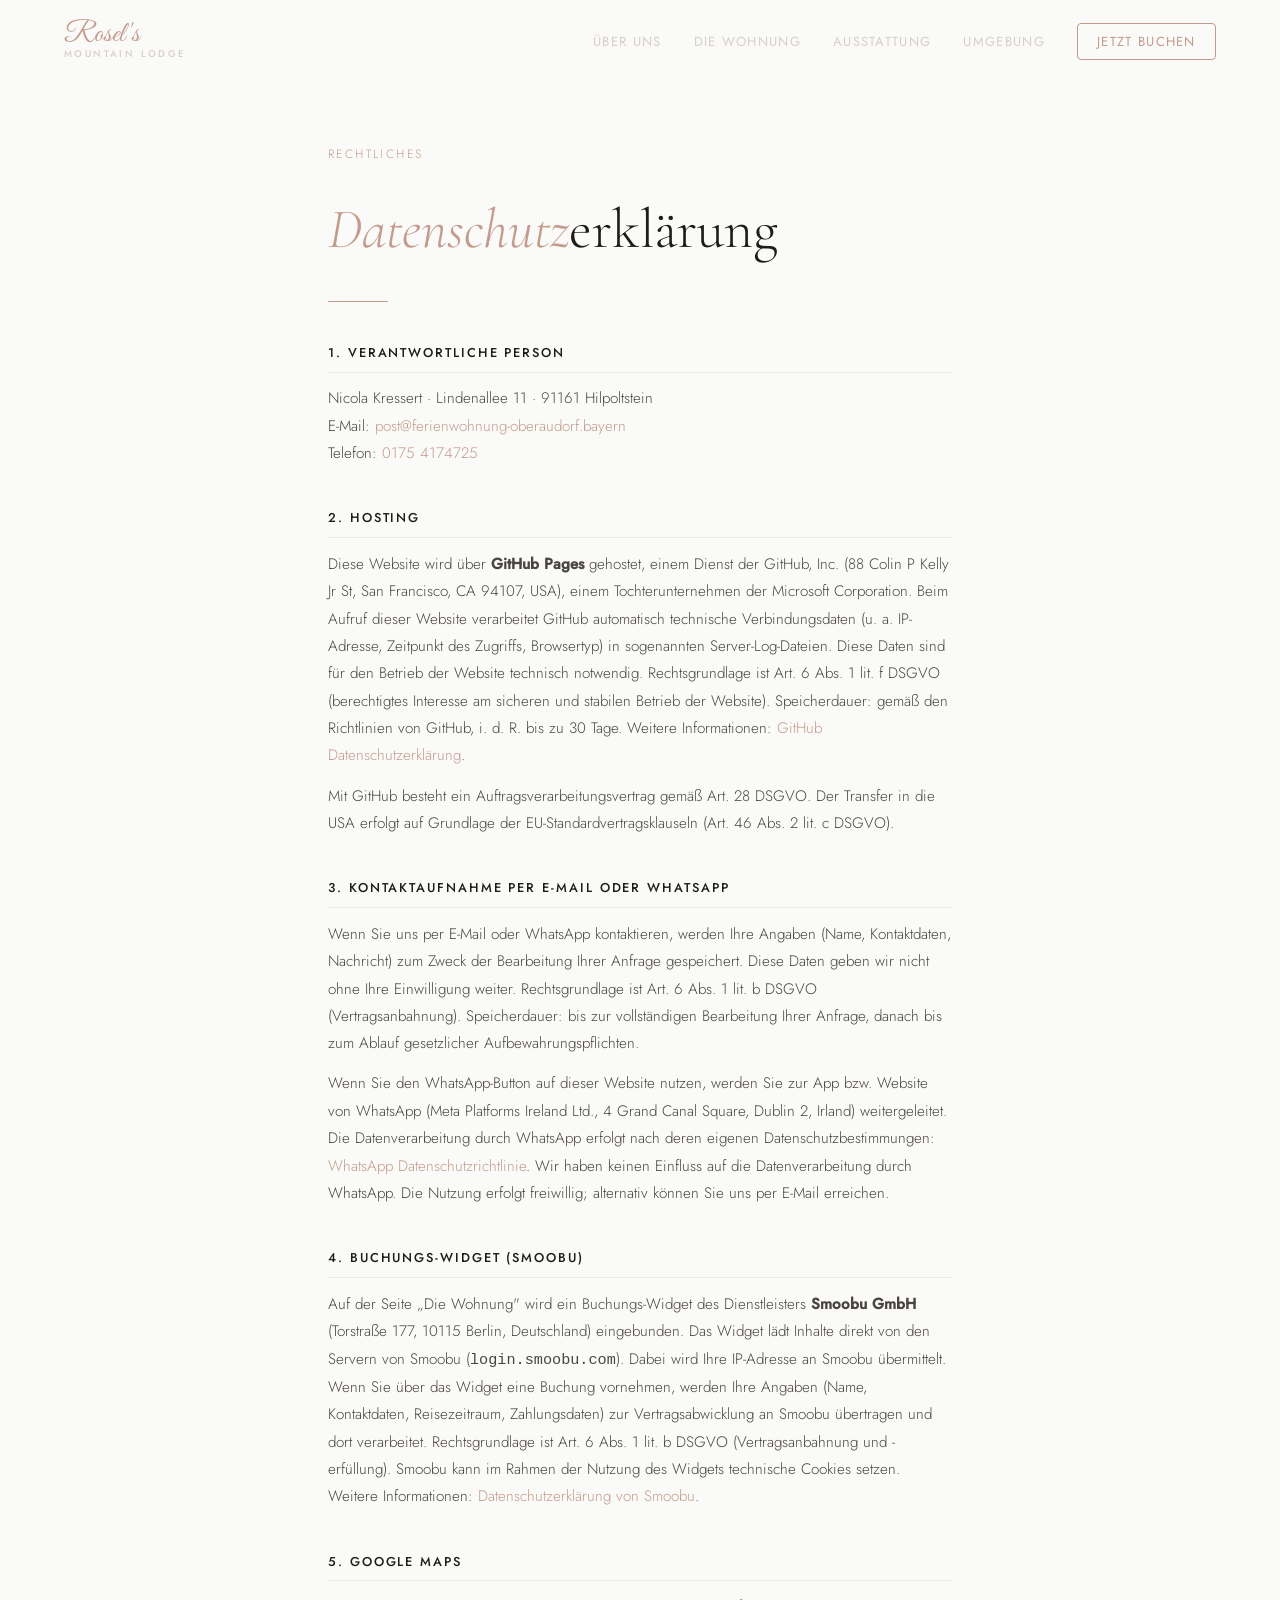
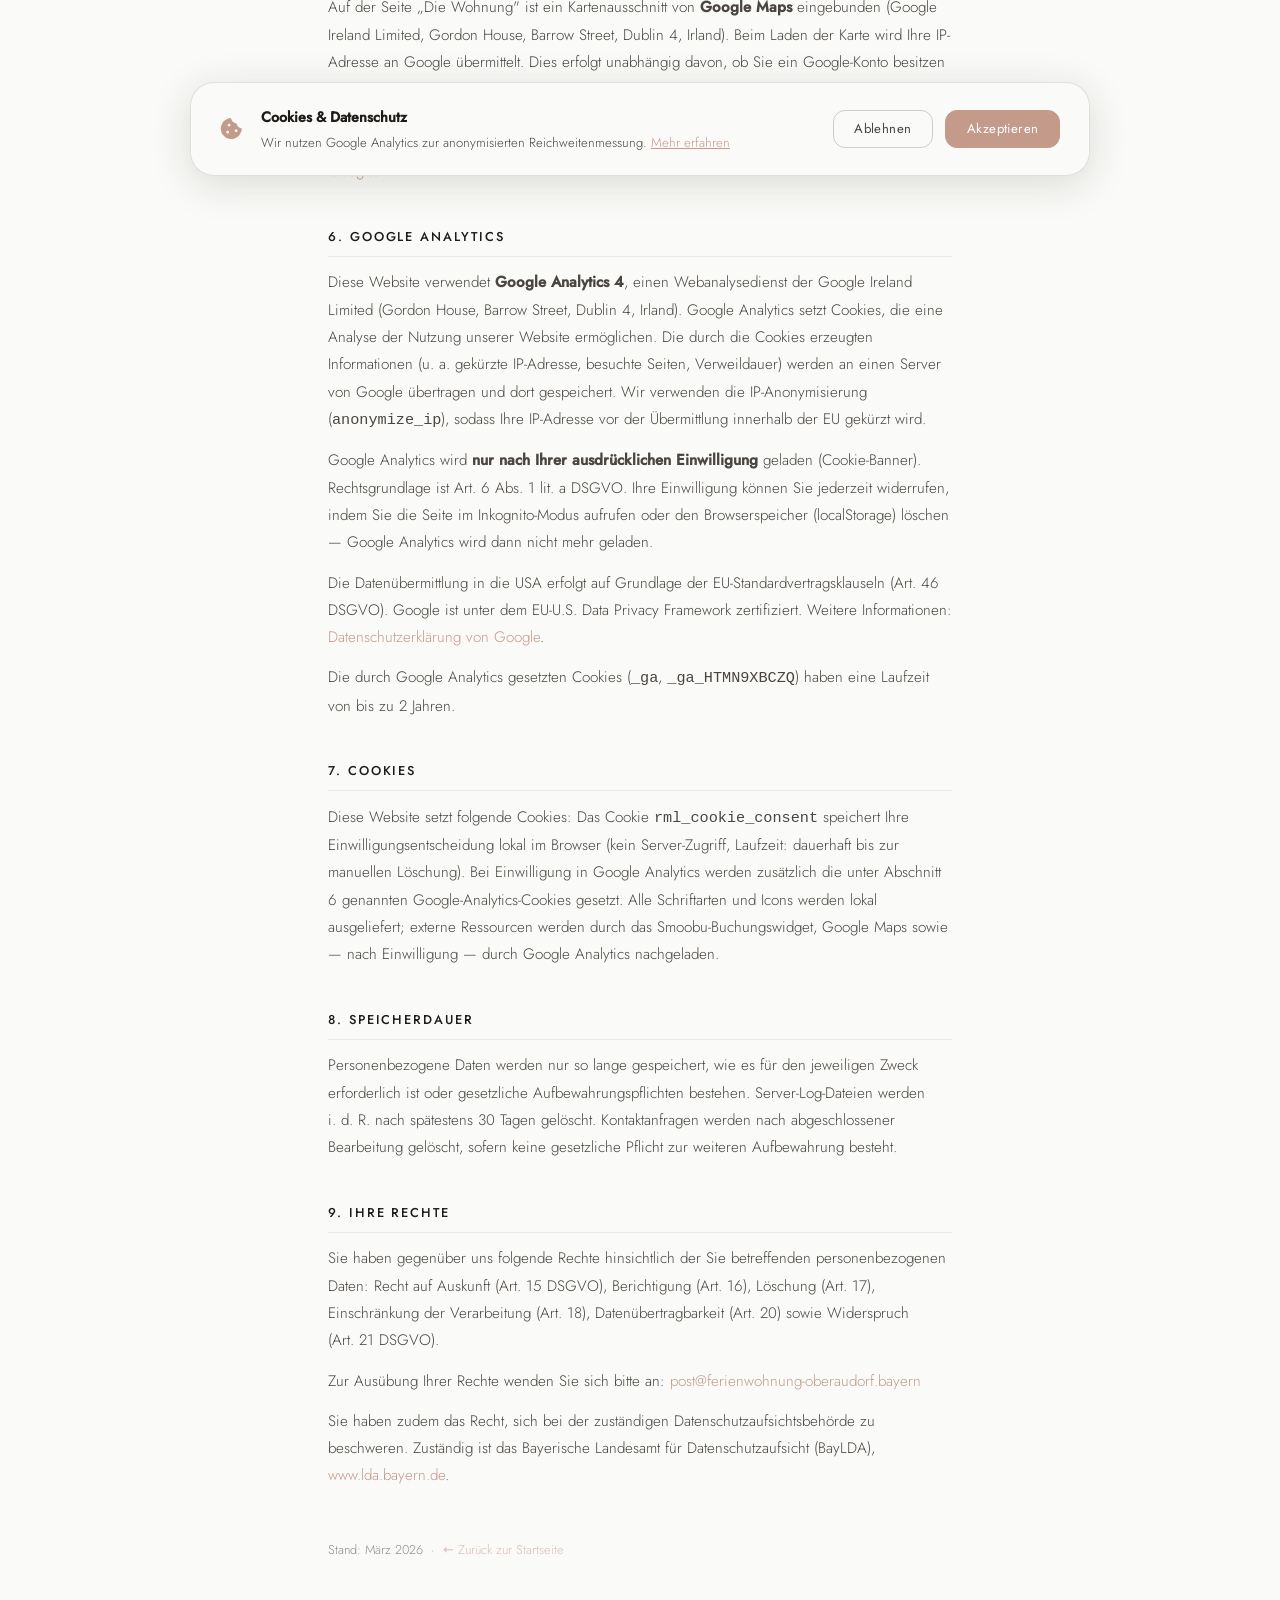
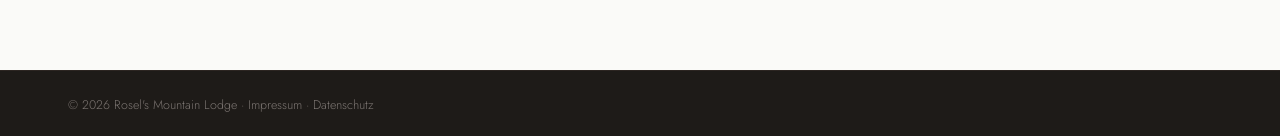
==== datenschutz.html @ 9ee79fef "Website launch" ====
﻿<!DOCTYPE html>
<html lang="de">
<head>
  <meta charset="UTF-8" />
  <meta name="viewport" content="width=device-width, initial-scale=1.0" />
  <title>Datenschutz — Rosel's Mountain Lodge</title>
  <meta name="robots" content="noindex, nofollow" />
  <link rel="icon" href="assets/favicon.svg" type="image/svg+xml" />
  <link rel="stylesheet" href="assets/css/fonts.css" />
  <link rel="stylesheet" href="assets/css/fontawesome.min.css" />
  <link rel="stylesheet" href="assets/css/style.css" />
  <style>
    .legal-page { padding: calc(var(--nav-h) + 4rem) 0 6rem; background: var(--bg); min-height: 80vh; }
    .legal-page h1 { font-family: var(--font-serif); font-size: clamp(2rem,5vw,3.5rem); font-weight: 300; color: var(--ink); margin-bottom: 0.5rem; }
    .legal-page h1 em { color: var(--rose); font-style: italic; }
    .legal-page .eyebrow { font-family: var(--font-sans); font-size: 0.75rem; letter-spacing: 0.2em; text-transform: uppercase; color: var(--rose); margin-bottom: 1rem; }
    .legal-page h2 { font-family: var(--font-sans); font-size: 0.8rem; letter-spacing: 0.15em; text-transform: uppercase; color: var(--ink); font-weight: 500; margin: 2.5rem 0 0.8rem; padding-bottom: 0.5rem; border-bottom: 1px solid rgba(196,154,139,0.2); }
    .legal-page p { font-family: var(--font-sans); font-size: 0.95rem; color: var(--ink-mid); line-height: 1.8; margin-bottom: 0.8rem; }
    .legal-page a { color: var(--rose); }
    .legal-divider { width: 60px; height: 1px; background: var(--rose); margin: 1.5rem 0 2.5rem; }
  </style>
</head>
<body>

  <nav class="nav" id="nav">
    <a href="index.html" class="nav__logo">
      <span class="nav__logo-script">Rosel's</span>
      <span class="nav__logo-text">MOUNTAIN LODGE</span>
    </a>
    <ul class="nav__links">
      <li><a href="index.html#ueber-uns" class="nav__link">Über uns</a></li>
      <li><a href="ferienwohnung.html" class="nav__link">Die Wohnung</a></li>
      <li><a href="index.html#ausstattung" class="nav__link">Ausstattung</a></li>
      <li><a href="index.html#umgebung" class="nav__link">Umgebung</a></li>
      <li><a href="index.html#buchen" class="nav__link nav__link--cta">Jetzt buchen</a></li>
    </ul>
    <button class="nav__burger" id="navBurger" aria-label="Menü">
      <span></span><span></span><span></span>
    </button>
  </nav>

  <div class="mobile-menu" id="mobileMenu">
    <ul>
      <li><a href="index.html">Startseite</a></li>
      <li><a href="ferienwohnung.html">Die Wohnung</a></li>
      <li><a href="index.html#ausstattung">Ausstattung</a></li>
      <li><a href="index.html#umgebung">Umgebung</a></li>
      <li><a href="index.html#buchen">Jetzt buchen</a></li>
    </ul>
  </div>

  <main class="legal-page">
    <div class="container" style="max-width: 720px;">
      <p class="eyebrow">Rechtliches</p>
      <h1><em>Datenschutz</em>erklärung</h1>
      <div class="legal-divider"></div>

      <h2>1. Verantwortliche Person</h2>
      <p>
        Nicola Kressert · Lindenallee 11 · 91161 Hilpoltstein<br />
        E-Mail: <a href="mailto:post@ferienwohnung-oberaudorf.bayern">post@ferienwohnung-oberaudorf.bayern</a><br />
        Telefon: <a href="tel:+491754174725">0175 4174725</a>
      </p>

      <h2>2. Hosting</h2>
      <p>
        Diese Website wird über <strong>GitHub Pages</strong> gehostet, einem Dienst der GitHub, Inc.
        (88 Colin P Kelly Jr St, San Francisco, CA 94107, USA), einem Tochterunternehmen der
        Microsoft Corporation. Beim Aufruf dieser Website verarbeitet GitHub automatisch technische
        Verbindungsdaten (u.&nbsp;a. IP-Adresse, Zeitpunkt des Zugriffs, Browsertyp) in sogenannten
        Server-Log-Dateien. Diese Daten sind für den Betrieb der Website technisch notwendig.
        Rechtsgrundlage ist Art.&nbsp;6 Abs.&nbsp;1 lit.&nbsp;f DSGVO (berechtigtes Interesse am
        sicheren und stabilen Betrieb der Website). Speicherdauer: gemäß den Richtlinien von GitHub,
        i.&nbsp;d.&nbsp;R. bis zu 30 Tage. Weitere Informationen:
        <a href="https://docs.github.com/de/site-policy/privacy-policies/github-general-privacy-statement" target="_blank" rel="noopener">GitHub Datenschutzerklärung</a>.
      </p>
      <p>
        Mit GitHub besteht ein Auftragsverarbeitungsvertrag gemäß Art.&nbsp;28 DSGVO. Der Transfer in
        die USA erfolgt auf Grundlage der EU-Standardvertragsklauseln (Art.&nbsp;46 Abs.&nbsp;2 lit.&nbsp;c DSGVO).
      </p>

      <h2>3. Kontaktaufnahme per E-Mail oder WhatsApp</h2>
      <p>
        Wenn Sie uns per E-Mail oder WhatsApp kontaktieren, werden Ihre Angaben (Name, Kontaktdaten,
        Nachricht) zum Zweck der Bearbeitung Ihrer Anfrage gespeichert. Diese Daten geben wir nicht
        ohne Ihre Einwilligung weiter. Rechtsgrundlage ist Art.&nbsp;6 Abs.&nbsp;1 lit.&nbsp;b DSGVO
        (Vertragsanbahnung). Speicherdauer: bis zur vollständigen Bearbeitung Ihrer Anfrage, danach
        bis zum Ablauf gesetzlicher Aufbewahrungspflichten.
      </p>
      <p>
        Wenn Sie den WhatsApp-Button auf dieser Website nutzen, werden Sie zur App bzw. Website von
        WhatsApp (Meta Platforms Ireland Ltd., 4 Grand Canal Square, Dublin 2, Irland) weitergeleitet.
        Die Datenverarbeitung durch WhatsApp erfolgt nach deren eigenen Datenschutzbestimmungen:
        <a href="https://www.whatsapp.com/legal/privacy-policy" target="_blank" rel="noopener">WhatsApp Datenschutzrichtlinie</a>.
        Wir haben keinen Einfluss auf die Datenverarbeitung durch WhatsApp. Die Nutzung erfolgt
        freiwillig; alternativ können Sie uns per E-Mail erreichen.
      </p>

      <h2>4. Buchungs-Widget (Smoobu)</h2>
      <p>
        Auf der Seite „Die Wohnung" wird ein Buchungs-Widget des Dienstleisters
        <strong>Smoobu GmbH</strong> (Torstraße 177, 10115 Berlin, Deutschland) eingebunden.
        Das Widget lädt Inhalte direkt von den Servern von Smoobu (<code>login.smoobu.com</code>).
        Dabei wird Ihre IP-Adresse an Smoobu übermittelt. Wenn Sie über das Widget eine Buchung
        vornehmen, werden Ihre Angaben (Name, Kontaktdaten, Reisezeitraum, Zahlungsdaten)
        zur Vertragsabwicklung an Smoobu übertragen und dort verarbeitet.
        Rechtsgrundlage ist Art.&nbsp;6 Abs.&nbsp;1 lit.&nbsp;b DSGVO (Vertragsanbahnung und
        -erfüllung). Smoobu kann im Rahmen der Nutzung des Widgets technische Cookies setzen.
        Weitere Informationen:
        <a href="https://www.smoobu.com/de/datenschutz/" target="_blank" rel="noopener">Datenschutzerklärung von Smoobu</a>.
      </p>

      <h2>5. Google Maps</h2>
      <p>
        Auf der Seite „Die Wohnung" ist ein Kartenausschnitt von <strong>Google Maps</strong>
        eingebunden (Google Ireland Limited, Gordon House, Barrow Street, Dublin 4, Irland).
        Beim Laden der Karte wird Ihre IP-Adresse an Google übermittelt. Dies erfolgt unabhängig
        davon, ob Sie ein Google-Konto besitzen oder eingeloggt sind. Rechtsgrundlage ist
        Art.&nbsp;6 Abs.&nbsp;1 lit.&nbsp;f DSGVO (berechtigtes Interesse an der Darstellung
        unserer Lage). Die Datenübermittlung in die USA erfolgt auf Grundlage der
        EU-Standardvertragsklauseln (Art.&nbsp;46 DSGVO). Weitere Informationen:
        <a href="https://policies.google.com/privacy" target="_blank" rel="noopener">Datenschutzerklärung von Google</a>.
      </p>

      <h2>6. Google Analytics</h2>
      <p>
        Diese Website verwendet <strong>Google Analytics 4</strong>, einen Webanalysedienst der
        Google Ireland Limited (Gordon House, Barrow Street, Dublin 4, Irland). Google Analytics
        setzt Cookies, die eine Analyse der Nutzung unserer Website ermöglichen. Die durch die
        Cookies erzeugten Informationen (u.&nbsp;a. gekürzte IP-Adresse, besuchte Seiten,
        Verweildauer) werden an einen Server von Google übertragen und dort gespeichert.
        Wir verwenden die IP-Anonymisierung (<code>anonymize_ip</code>), sodass Ihre IP-Adresse
        vor der Übermittlung innerhalb der EU gekürzt wird.
      </p>
      <p>
        Google Analytics wird <strong>nur nach Ihrer ausdrücklichen Einwilligung</strong> geladen
        (Cookie-Banner). Rechtsgrundlage ist Art.&nbsp;6 Abs.&nbsp;1 lit.&nbsp;a DSGVO.
        Ihre Einwilligung können Sie jederzeit widerrufen, indem Sie die Seite im Inkognito-Modus
        aufrufen oder den Browserspeicher (localStorage) löschen — Google Analytics wird dann
        nicht mehr geladen.
      </p>
      <p>
        Die Datenübermittlung in die USA erfolgt auf Grundlage der
        EU-Standardvertragsklauseln (Art.&nbsp;46 DSGVO). Google ist unter dem
        EU-U.S. Data Privacy Framework zertifiziert. Weitere Informationen:
        <a href="https://policies.google.com/privacy" target="_blank" rel="noopener">Datenschutzerklärung von Google</a>.
      </p>
      <p>
        Die durch Google Analytics gesetzten Cookies (<code>_ga</code>, <code>_ga_HTMN9XBCZQ</code>)
        haben eine Laufzeit von bis zu 2 Jahren.
      </p>

      <h2>7. Cookies</h2>
      <p>
        Diese Website setzt folgende Cookies: Das Cookie <code>rml_cookie_consent</code> speichert
        Ihre Einwilligungsentscheidung lokal im Browser (kein Server-Zugriff, Laufzeit: dauerhaft
        bis zur manuellen Löschung). Bei Einwilligung in Google Analytics werden zusätzlich die
        unter Abschnitt 6 genannten Google-Analytics-Cookies gesetzt. Alle Schriftarten und Icons
        werden lokal ausgeliefert; externe Ressourcen werden durch das Smoobu-Buchungswidget,
        Google Maps sowie — nach Einwilligung — durch Google Analytics nachgeladen.
      </p>

      <h2>8. Speicherdauer</h2>
      <p>
        Personenbezogene Daten werden nur so lange gespeichert, wie es für den jeweiligen Zweck
        erforderlich ist oder gesetzliche Aufbewahrungspflichten bestehen. Server-Log-Dateien
        werden i.&nbsp;d.&nbsp;R. nach spätestens 30 Tagen gelöscht. Kontaktanfragen werden nach
        abgeschlossener Bearbeitung gelöscht, sofern keine gesetzliche Pflicht zur weiteren
        Aufbewahrung besteht.
      </p>

      <h2>9. Ihre Rechte</h2>
      <p>
        Sie haben gegenüber uns folgende Rechte hinsichtlich der Sie betreffenden personenbezogenen Daten:
        Recht auf Auskunft (Art.&nbsp;15 DSGVO), Berichtigung (Art.&nbsp;16), Löschung (Art.&nbsp;17),
        Einschränkung der Verarbeitung (Art.&nbsp;18), Datenübertragbarkeit (Art.&nbsp;20) sowie
        Widerspruch (Art.&nbsp;21 DSGVO).
      </p>
      <p>
        Zur Ausübung Ihrer Rechte wenden Sie sich bitte an:
        <a href="mailto:post@ferienwohnung-oberaudorf.bayern">post@ferienwohnung-oberaudorf.bayern</a>
      </p>
      <p>
        Sie haben zudem das Recht, sich bei der zuständigen Datenschutzaufsichtsbehörde zu beschweren.
        Zuständig ist das Bayerische Landesamt für Datenschutzaufsicht (BayLDA),
        <a href="https://www.lda.bayern.de" target="_blank" rel="noopener">www.lda.bayern.de</a>.
      </p>

      <p style="margin-top:3rem; font-size:0.8rem; color:var(--ink-mid); opacity:0.6;">
        Stand: März 2026 &nbsp;·&nbsp;
        <a href="index.html" style="color:var(--rose)">← Zurück zur Startseite</a>
      </p>
    </div>
  </main>

  <footer class="footer">
    <div class="footer__bottom">
      <div class="container">
        <p>© 2026 Rosel's Mountain Lodge · <a href="impressum.html">Impressum</a> · <a href="datenschutz.html">Datenschutz</a></p>
      </div>
    </div>
  </footer>

  <!-- Cookie Banner -->
  <div class="cookie-banner" id="cookieBanner" role="dialog" aria-label="Cookie-Einwilligung">
    <div class="cookie-banner__inner">
      <div class="cookie-banner__icon"><i class="fa-solid fa-cookie-bite"></i></div>
      <div class="cookie-banner__text">
        <strong>Cookies &amp; Datenschutz</strong>
        <p>Wir nutzen Google Analytics zur anonymisierten Reichweitenmessung. <a href="datenschutz.html">Mehr erfahren</a></p>
      </div>
      <div class="cookie-banner__actions">
        <button class="cookie-banner__btn cookie-banner__btn--deny" id="cookieDeny">Ablehnen</button>
        <button class="cookie-banner__btn cookie-banner__btn--accept" id="cookieAccept">Akzeptieren</button>
      </div>
    </div>
  </div>

  <script src="assets/js/main.js"></script>
</body>
</html>
---- assets/css/fonts.css ----
﻿/* cyrillic-ext */
@font-face {
  font-family: 'Cormorant Garamond';
  font-style: italic;
  font-weight: 300;
  font-display: swap;
  src: url(../fonts/google/co3ZmX5slCNuHLi8bLeY9MK7whWMhyjYrEtFmSq17w.woff2) format('woff2');
  unicode-range: U+0460-052F, U+1C80-1C8A, U+20B4, U+2DE0-2DFF, U+A640-A69F, U+FE2E-FE2F;
}
/* cyrillic */
@font-face {
  font-family: 'Cormorant Garamond';
  font-style: italic;
  font-weight: 300;
  font-display: swap;
  src: url(../fonts/google/co3ZmX5slCNuHLi8bLeY9MK7whWMhyjYrEtMmSq17w.woff2) format('woff2');
  unicode-range: U+0301, U+0400-045F, U+0490-0491, U+04B0-04B1, U+2116;
}
/* vietnamese */
@font-face {
  font-family: 'Cormorant Garamond';
  font-style: italic;
  font-weight: 300;
  font-display: swap;
  src: url(../fonts/google/co3ZmX5slCNuHLi8bLeY9MK7whWMhyjYrEtHmSq17w.woff2) format('woff2');
  unicode-range: U+0102-0103, U+0110-0111, U+0128-0129, U+0168-0169, U+01A0-01A1, U+01AF-01B0, U+0300-0301, U+0303-0304, U+0308-0309, U+0323, U+0329, U+1EA0-1EF9, U+20AB;
}
/* latin-ext */
@font-face {
  font-family: 'Cormorant Garamond';
  font-style: italic;
  font-weight: 300;
  font-display: swap;
  src: url(../fonts/google/co3ZmX5slCNuHLi8bLeY9MK7whWMhyjYrEtGmSq17w.woff2) format('woff2');
  unicode-range: U+0100-02BA, U+02BD-02C5, U+02C7-02CC, U+02CE-02D7, U+02DD-02FF, U+0304, U+0308, U+0329, U+1D00-1DBF, U+1E00-1E9F, U+1EF2-1EFF, U+2020, U+20A0-20AB, U+20AD-20C0, U+2113, U+2C60-2C7F, U+A720-A7FF;
}
/* latin */
@font-face {
  font-family: 'Cormorant Garamond';
  font-style: italic;
  font-weight: 300;
  font-display: swap;
  src: url(../fonts/google/co3ZmX5slCNuHLi8bLeY9MK7whWMhyjYrEtImSo.woff2) format('woff2');
  unicode-range: U+0000-00FF, U+0131, U+0152-0153, U+02BB-02BC, U+02C6, U+02DA, U+02DC, U+0304, U+0308, U+0329, U+2000-206F, U+20AC, U+2122, U+2191, U+2193, U+2212, U+2215, U+FEFF, U+FFFD;
}
/* cyrillic-ext */
@font-face {
  font-family: 'Cormorant Garamond';
  font-style: italic;
  font-weight: 400;
  font-display: swap;
  src: url(../fonts/google/co3ZmX5slCNuHLi8bLeY9MK7whWMhyjYrEtFmSq17w.woff2) format('woff2');
  unicode-range: U+0460-052F, U+1C80-1C8A, U+20B4, U+2DE0-2DFF, U+A640-A69F, U+FE2E-FE2F;
}
/* cyrillic */
@font-face {
  font-family: 'Cormorant Garamond';
  font-style: italic;
  font-weight: 400;
  font-display: swap;
  src: url(../fonts/google/co3ZmX5slCNuHLi8bLeY9MK7whWMhyjYrEtMmSq17w.woff2) format('woff2');
  unicode-range: U+0301, U+0400-045F, U+0490-0491, U+04B0-04B1, U+2116;
}
/* vietnamese */
@font-face {
  font-family: 'Cormorant Garamond';
  font-style: italic;
  font-weight: 400;
  font-display: swap;
  src: url(../fonts/google/co3ZmX5slCNuHLi8bLeY9MK7whWMhyjYrEtHmSq17w.woff2) format('woff2');
  unicode-range: U+0102-0103, U+0110-0111, U+0128-0129, U+0168-0169, U+01A0-01A1, U+01AF-01B0, U+0300-0301, U+0303-0304, U+0308-0309, U+0323, U+0329, U+1EA0-1EF9, U+20AB;
}
/* latin-ext */
@font-face {
  font-family: 'Cormorant Garamond';
  font-style: italic;
  font-weight: 400;
  font-display: swap;
  src: url(../fonts/google/co3ZmX5slCNuHLi8bLeY9MK7whWMhyjYrEtGmSq17w.woff2) format('woff2');
  unicode-range: U+0100-02BA, U+02BD-02C5, U+02C7-02CC, U+02CE-02D7, U+02DD-02FF, U+0304, U+0308, U+0329, U+1D00-1DBF, U+1E00-1E9F, U+1EF2-1EFF, U+2020, U+20A0-20AB, U+20AD-20C0, U+2113, U+2C60-2C7F, U+A720-A7FF;
}
/* latin */
@font-face {
  font-family: 'Cormorant Garamond';
  font-style: italic;
  font-weight: 400;
  font-display: swap;
  src: url(../fonts/google/co3ZmX5slCNuHLi8bLeY9MK7whWMhyjYrEtImSo.woff2) format('woff2');
  unicode-range: U+0000-00FF, U+0131, U+0152-0153, U+02BB-02BC, U+02C6, U+02DA, U+02DC, U+0304, U+0308, U+0329, U+2000-206F, U+20AC, U+2122, U+2191, U+2193, U+2212, U+2215, U+FEFF, U+FFFD;
}
/* cyrillic-ext */
@font-face {
  font-family: 'Cormorant Garamond';
  font-style: normal;
  font-weight: 300;
  font-display: swap;
  src: url(../fonts/google/co3bmX5slCNuHLi8bLeY9MK7whWMhyjYpHtKgS4.woff2) format('woff2');
  unicode-range: U+0460-052F, U+1C80-1C8A, U+20B4, U+2DE0-2DFF, U+A640-A69F, U+FE2E-FE2F;
}
/* cyrillic */
@font-face {
  font-family: 'Cormorant Garamond';
  font-style: normal;
  font-weight: 300;
  font-display: swap;
  src: url(../fonts/google/co3bmX5slCNuHLi8bLeY9MK7whWMhyjYrXtKgS4.woff2) format('woff2');
  unicode-range: U+0301, U+0400-045F, U+0490-0491, U+04B0-04B1, U+2116;
}
/* vietnamese */
@font-face {
  font-family: 'Cormorant Garamond';
  font-style: normal;
  font-weight: 300;
  font-display: swap;
  src: url(../fonts/google/co3bmX5slCNuHLi8bLeY9MK7whWMhyjYpntKgS4.woff2) format('woff2');
  unicode-range: U+0102-0103, U+0110-0111, U+0128-0129, U+0168-0169, U+01A0-01A1, U+01AF-01B0, U+0300-0301, U+0303-0304, U+0308-0309, U+0323, U+0329, U+1EA0-1EF9, U+20AB;
}
/* latin-ext */
@font-face {
  font-family: 'Cormorant Garamond';
  font-style: normal;
  font-weight: 300;
  font-display: swap;
  src: url(../fonts/google/co3bmX5slCNuHLi8bLeY9MK7whWMhyjYp3tKgS4.woff2) format('woff2');
  unicode-range: U+0100-02BA, U+02BD-02C5, U+02C7-02CC, U+02CE-02D7, U+02DD-02FF, U+0304, U+0308, U+0329, U+1D00-1DBF, U+1E00-1E9F, U+1EF2-1EFF, U+2020, U+20A0-20AB, U+20AD-20C0, U+2113, U+2C60-2C7F, U+A720-A7FF;
}
/* latin */
@font-face {
  font-family: 'Cormorant Garamond';
  font-style: normal;
  font-weight: 300;
  font-display: swap;
  src: url(../fonts/google/co3bmX5slCNuHLi8bLeY9MK7whWMhyjYqXtK.woff2) format('woff2');
  unicode-range: U+0000-00FF, U+0131, U+0152-0153, U+02BB-02BC, U+02C6, U+02DA, U+02DC, U+0304, U+0308, U+0329, U+2000-206F, U+20AC, U+2122, U+2191, U+2193, U+2212, U+2215, U+FEFF, U+FFFD;
}
/* cyrillic-ext */
@font-face {
  font-family: 'Cormorant Garamond';
  font-style: normal;
  font-weight: 400;
  font-display: swap;
  src: url(../fonts/google/co3bmX5slCNuHLi8bLeY9MK7whWMhyjYpHtKgS4.woff2) format('woff2');
  unicode-range: U+0460-052F, U+1C80-1C8A, U+20B4, U+2DE0-2DFF, U+A640-A69F, U+FE2E-FE2F;
}
/* cyrillic */
@font-face {
  font-family: 'Cormorant Garamond';
  font-style: normal;
  font-weight: 400;
  font-display: swap;
  src: url(../fonts/google/co3bmX5slCNuHLi8bLeY9MK7whWMhyjYrXtKgS4.woff2) format('woff2');
  unicode-range: U+0301, U+0400-045F, U+0490-0491, U+04B0-04B1, U+2116;
}
/* vietnamese */
@font-face {
  font-family: 'Cormorant Garamond';
  font-style: normal;
  font-weight: 400;
  font-display: swap;
  src: url(../fonts/google/co3bmX5slCNuHLi8bLeY9MK7whWMhyjYpntKgS4.woff2) format('woff2');
  unicode-range: U+0102-0103, U+0110-0111, U+0128-0129, U+0168-0169, U+01A0-01A1, U+01AF-01B0, U+0300-0301, U+0303-0304, U+0308-0309, U+0323, U+0329, U+1EA0-1EF9, U+20AB;
}
/* latin-ext */
@font-face {
  font-family: 'Cormorant Garamond';
  font-style: normal;
  font-weight: 400;
  font-display: swap;
  src: url(../fonts/google/co3bmX5slCNuHLi8bLeY9MK7whWMhyjYp3tKgS4.woff2) format('woff2');
  unicode-range: U+0100-02BA, U+02BD-02C5, U+02C7-02CC, U+02CE-02D7, U+02DD-02FF, U+0304, U+0308, U+0329, U+1D00-1DBF, U+1E00-1E9F, U+1EF2-1EFF, U+2020, U+20A0-20AB, U+20AD-20C0, U+2113, U+2C60-2C7F, U+A720-A7FF;
}
/* latin */
@font-face {
  font-family: 'Cormorant Garamond';
  font-style: normal;
  font-weight: 400;
  font-display: swap;
  src: url(../fonts/google/co3bmX5slCNuHLi8bLeY9MK7whWMhyjYqXtK.woff2) format('woff2');
  unicode-range: U+0000-00FF, U+0131, U+0152-0153, U+02BB-02BC, U+02C6, U+02DA, U+02DC, U+0304, U+0308, U+0329, U+2000-206F, U+20AC, U+2122, U+2191, U+2193, U+2212, U+2215, U+FEFF, U+FFFD;
}
/* cyrillic-ext */
@font-face {
  font-family: 'Cormorant Garamond';
  font-style: normal;
  font-weight: 600;
  font-display: swap;
  src: url(../fonts/google/co3bmX5slCNuHLi8bLeY9MK7whWMhyjYpHtKgS4.woff2) format('woff2');
  unicode-range: U+0460-052F, U+1C80-1C8A, U+20B4, U+2DE0-2DFF, U+A640-A69F, U+FE2E-FE2F;
}
/* cyrillic */
@font-face {
  font-family: 'Cormorant Garamond';
  font-style: normal;
  font-weight: 600;
  font-display: swap;
  src: url(../fonts/google/co3bmX5slCNuHLi8bLeY9MK7whWMhyjYrXtKgS4.woff2) format('woff2');
  unicode-range: U+0301, U+0400-045F, U+0490-0491, U+04B0-04B1, U+2116;
}
/* vietnamese */
@font-face {
  font-family: 'Cormorant Garamond';
  font-style: normal;
  font-weight: 600;
  font-display: swap;
  src: url(../fonts/google/co3bmX5slCNuHLi8bLeY9MK7whWMhyjYpntKgS4.woff2) format('woff2');
  unicode-range: U+0102-0103, U+0110-0111, U+0128-0129, U+0168-0169, U+01A0-01A1, U+01AF-01B0, U+0300-0301, U+0303-0304, U+0308-0309, U+0323, U+0329, U+1EA0-1EF9, U+20AB;
}
/* latin-ext */
@font-face {
  font-family: 'Cormorant Garamond';
  font-style: normal;
  font-weight: 600;
  font-display: swap;
  src: url(../fonts/google/co3bmX5slCNuHLi8bLeY9MK7whWMhyjYp3tKgS4.woff2) format('woff2');
  unicode-range: U+0100-02BA, U+02BD-02C5, U+02C7-02CC, U+02CE-02D7, U+02DD-02FF, U+0304, U+0308, U+0329, U+1D00-1DBF, U+1E00-1E9F, U+1EF2-1EFF, U+2020, U+20A0-20AB, U+20AD-20C0, U+2113, U+2C60-2C7F, U+A720-A7FF;
}
/* latin */
@font-face {
  font-family: 'Cormorant Garamond';
  font-style: normal;
  font-weight: 600;
  font-display: swap;
  src: url(../fonts/google/co3bmX5slCNuHLi8bLeY9MK7whWMhyjYqXtK.woff2) format('woff2');
  unicode-range: U+0000-00FF, U+0131, U+0152-0153, U+02BB-02BC, U+02C6, U+02DA, U+02DC, U+0304, U+0308, U+0329, U+2000-206F, U+20AC, U+2122, U+2191, U+2193, U+2212, U+2215, U+FEFF, U+FFFD;
}
/* cyrillic-ext */
@font-face {
  font-family: 'Great Vibes';
  font-style: normal;
  font-weight: 400;
  font-display: swap;
  src: url(../fonts/google/RWmMoKWR9v4ksMfaWd_JN9XIiaQ6DQ.woff2) format('woff2');
  unicode-range: U+0460-052F, U+1C80-1C8A, U+20B4, U+2DE0-2DFF, U+A640-A69F, U+FE2E-FE2F;
}
/* cyrillic */
@font-face {
  font-family: 'Great Vibes';
  font-style: normal;
  font-weight: 400;
  font-display: swap;
  src: url(../fonts/google/RWmMoKWR9v4ksMfaWd_JN9XBiaQ6DQ.woff2) format('woff2');
  unicode-range: U+0301, U+0400-045F, U+0490-0491, U+04B0-04B1, U+2116;
}
/* greek-ext */
@font-face {
  font-family: 'Great Vibes';
  font-style: normal;
  font-weight: 400;
  font-display: swap;
  src: url(../fonts/google/RWmMoKWR9v4ksMfaWd_JN9XJiaQ6DQ.woff2) format('woff2');
  unicode-range: U+1F00-1FFF;
}
/* vietnamese */
@font-face {
  font-family: 'Great Vibes';
  font-style: normal;
  font-weight: 400;
  font-display: swap;
  src: url(../fonts/google/RWmMoKWR9v4ksMfaWd_JN9XKiaQ6DQ.woff2) format('woff2');
  unicode-range: U+0102-0103, U+0110-0111, U+0128-0129, U+0168-0169, U+01A0-01A1, U+01AF-01B0, U+0300-0301, U+0303-0304, U+0308-0309, U+0323, U+0329, U+1EA0-1EF9, U+20AB;
}
/* latin-ext */
@font-face {
  font-family: 'Great Vibes';
  font-style: normal;
  font-weight: 400;
  font-display: swap;
  src: url(../fonts/google/RWmMoKWR9v4ksMfaWd_JN9XLiaQ6DQ.woff2) format('woff2');
  unicode-range: U+0100-02BA, U+02BD-02C5, U+02C7-02CC, U+02CE-02D7, U+02DD-02FF, U+0304, U+0308, U+0329, U+1D00-1DBF, U+1E00-1E9F, U+1EF2-1EFF, U+2020, U+20A0-20AB, U+20AD-20C0, U+2113, U+2C60-2C7F, U+A720-A7FF;
}
/* latin */
@font-face {
  font-family: 'Great Vibes';
  font-style: normal;
  font-weight: 400;
  font-display: swap;
  src: url(../fonts/google/RWmMoKWR9v4ksMfaWd_JN9XFiaQ.woff2) format('woff2');
  unicode-range: U+0000-00FF, U+0131, U+0152-0153, U+02BB-02BC, U+02C6, U+02DA, U+02DC, U+0304, U+0308, U+0329, U+2000-206F, U+20AC, U+2122, U+2191, U+2193, U+2212, U+2215, U+FEFF, U+FFFD;
}
/* cyrillic */
@font-face {
  font-family: 'Jost';
  font-style: normal;
  font-weight: 200;
  font-display: swap;
  src: url(../fonts/google/92zatBhPNqw73oDd4iYl.woff2) format('woff2');
  unicode-range: U+0301, U+0400-045F, U+0490-0491, U+04B0-04B1, U+2116;
}
/* latin-ext */
@font-face {
  font-family: 'Jost';
  font-style: normal;
  font-weight: 200;
  font-display: swap;
  src: url(../fonts/google/92zatBhPNqw73ord4iYl.woff2) format('woff2');
  unicode-range: U+0100-02BA, U+02BD-02C5, U+02C7-02CC, U+02CE-02D7, U+02DD-02FF, U+0304, U+0308, U+0329, U+1D00-1DBF, U+1E00-1E9F, U+1EF2-1EFF, U+2020, U+20A0-20AB, U+20AD-20C0, U+2113, U+2C60-2C7F, U+A720-A7FF;
}
/* latin */
@font-face {
  font-family: 'Jost';
  font-style: normal;
  font-weight: 200;
  font-display: swap;
  src: url(../fonts/google/92zatBhPNqw73oTd4g.woff2) format('woff2');
  unicode-range: U+0000-00FF, U+0131, U+0152-0153, U+02BB-02BC, U+02C6, U+02DA, U+02DC, U+0304, U+0308, U+0329, U+2000-206F, U+20AC, U+2122, U+2191, U+2193, U+2212, U+2215, U+FEFF, U+FFFD;
}
/* cyrillic */
@font-face {
  font-family: 'Jost';
  font-style: normal;
  font-weight: 300;
  font-display: swap;
  src: url(../fonts/google/92zatBhPNqw73oDd4iYl.woff2) format('woff2');
  unicode-range: U+0301, U+0400-045F, U+0490-0491, U+04B0-04B1, U+2116;
}
/* latin-ext */
@font-face {
  font-family: 'Jost';
  font-style: normal;
  font-weight: 300;
  font-display: swap;
  src: url(../fonts/google/92zatBhPNqw73ord4iYl.woff2) format('woff2');
  unicode-range: U+0100-02BA, U+02BD-02C5, U+02C7-02CC, U+02CE-02D7, U+02DD-02FF, U+0304, U+0308, U+0329, U+1D00-1DBF, U+1E00-1E9F, U+1EF2-1EFF, U+2020, U+20A0-20AB, U+20AD-20C0, U+2113, U+2C60-2C7F, U+A720-A7FF;
}
/* latin */
@font-face {
  font-family: 'Jost';
  font-style: normal;
  font-weight: 300;
  font-display: swap;
  src: url(../fonts/google/92zatBhPNqw73oTd4g.woff2) format('woff2');
  unicode-range: U+0000-00FF, U+0131, U+0152-0153, U+02BB-02BC, U+02C6, U+02DA, U+02DC, U+0304, U+0308, U+0329, U+2000-206F, U+20AC, U+2122, U+2191, U+2193, U+2212, U+2215, U+FEFF, U+FFFD;
}
/* cyrillic */
@font-face {
  font-family: 'Jost';
  font-style: normal;
  font-weight: 400;
  font-display: swap;
  src: url(../fonts/google/92zatBhPNqw73oDd4iYl.woff2) format('woff2');
  unicode-range: U+0301, U+0400-045F, U+0490-0491, U+04B0-04B1, U+2116;
}
/* latin-ext */
@font-face {
  font-family: 'Jost';
  font-style: normal;
  font-weight: 400;
  font-display: swap;
  src: url(../fonts/google/92zatBhPNqw73ord4iYl.woff2) format('woff2');
  unicode-range: U+0100-02BA, U+02BD-02C5, U+02C7-02CC, U+02CE-02D7, U+02DD-02FF, U+0304, U+0308, U+0329, U+1D00-1DBF, U+1E00-1E9F, U+1EF2-1EFF, U+2020, U+20A0-20AB, U+20AD-20C0, U+2113, U+2C60-2C7F, U+A720-A7FF;
}
/* latin */
@font-face {
  font-family: 'Jost';
  font-style: normal;
  font-weight: 400;
  font-display: swap;
  src: url(../fonts/google/92zatBhPNqw73oTd4g.woff2) format('woff2');
  unicode-range: U+0000-00FF, U+0131, U+0152-0153, U+02BB-02BC, U+02C6, U+02DA, U+02DC, U+0304, U+0308, U+0329, U+2000-206F, U+20AC, U+2122, U+2191, U+2193, U+2212, U+2215, U+FEFF, U+FFFD;
}
/* cyrillic */
@font-face {
  font-family: 'Jost';
  font-style: normal;
  font-weight: 500;
  font-display: swap;
  src: url(../fonts/google/92zatBhPNqw73oDd4iYl.woff2) format('woff2');
  unicode-range: U+0301, U+0400-045F, U+0490-0491, U+04B0-04B1, U+2116;
}
/* latin-ext */
@font-face {
  font-family: 'Jost';
  font-style: normal;
  font-weight: 500;
  font-display: swap;
  src: url(../fonts/google/92zatBhPNqw73ord4iYl.woff2) format('woff2');
  unicode-range: U+0100-02BA, U+02BD-02C5, U+02C7-02CC, U+02CE-02D7, U+02DD-02FF, U+0304, U+0308, U+0329, U+1D00-1DBF, U+1E00-1E9F, U+1EF2-1EFF, U+2020, U+20A0-20AB, U+20AD-20C0, U+2113, U+2C60-2C7F, U+A720-A7FF;
}
/* latin */
@font-face {
  font-family: 'Jost';
  font-style: normal;
  font-weight: 500;
  font-display: swap;
  src: url(../fonts/google/92zatBhPNqw73oTd4g.woff2) format('woff2');
  unicode-range: U+0000-00FF, U+0131, U+0152-0153, U+02BB-02BC, U+02C6, U+02DA, U+02DC, U+0304, U+0308, U+0329, U+2000-206F, U+20AC, U+2122, U+2191, U+2193, U+2212, U+2215, U+FEFF, U+FFFD;
}
---- assets/css/style.css ----
/* ═══════════════════════════════════════════════════════════════════
   ROSEL'S MOUNTAIN LODGE — Premium CSS
   Color Palette (Logo-abgestimmt):
   --dark:       #1E1B18   (tiefes Dunkelbraun – Hero/Footer)
   --bg:         #FAFAF8   (warmes Weiß – Haupthintergrund)
   --bg-alt:     #F5EDEA   (helles Rose – Wechselsektionen)
   --rose:       #C49A8B   (Dusty Rose – Hauptakzent, Logo-Farbe)
   --rose-lt:    #DAB5AE   (helles Rose)
   --ink:        #1E1B18   (Textfarbe auf hellem Grund)
   --ink-mid:    #4A4540   (sekundäre Textfarbe)
   --cream:      #FAF7F4   (für dunkle Sektionen)
   ═══════════════════════════════════════════════════════════════════ */

/* ── RESET & BASE ── */
*, *::before, *::after { box-sizing: border-box; margin: 0; padding: 0; }

:root {
  /* Helle Sektionen (Logo-Palette) */
  --bg:         #FAFAF8;
  --bg-alt:     #F5EDEA;
  --rose:       #C49A8B;
  --rose-dark:  #A87B6C;
  --rose-lt:    #DAB5AE;
  --rose-pale:  #F5EDEA;
  --ink:        #1E1B18;
  --ink-mid:    #4A4540;

  /* Kompatibilitätsvariablen (werden intern gemappt) */
  --forest:     #F5EDEA;   /* war dunkelgrün, jetzt helles Rose */
  --forest-mid: #EDE5E1;
  --forest-lt:  #E6DAD6;
  --gold:       #C49A8B;   /* war warmgold, jetzt Dusty Rose */
  --gold-lt:    #DAB5AE;
  --cream:      #FAF7F4;
  --cream-dark: #D8CECA;
  --stone:      #9A9490;
  --dark:       #1E1B18;
  --white:      #ffffff;

  --font-serif: 'Cormorant Garamond', Georgia, serif;
  --font-sans:  'Jost', system-ui, sans-serif;
  --font-script:'Great Vibes', cursive;

  --ease-out-expo: cubic-bezier(0.16, 1, 0.3, 1);
  --ease-in-out:   cubic-bezier(0.45, 0, 0.55, 1);
  --ease-out-circ: cubic-bezier(0.0, 0.55, 0.45, 1.0);
  --ease-elastic:  cubic-bezier(0.34, 1.56, 0.64, 1);

  --radius-sm: 4px;
  --radius:    12px;
  --radius-lg: 24px;

  --nav-h: 80px;
  --section-pad: clamp(5rem, 10vw, 9rem);
}

html { scroll-behavior: auto; overflow-x: hidden; } /* Lenis übernimmt smooth scroll */

/* ── NOISE TEXTURE OVERLAY ── */
body::before {
  content: '';
  position: fixed;
  inset: 0;
  pointer-events: none;
  z-index: 99999;
  opacity: 0.032;
  background-image: url("data:image/svg+xml,%3Csvg viewBox='0 0 256 256' xmlns='http://www.w3.org/2000/svg'%3E%3Cfilter id='n'%3E%3CfeTurbulence type='fractalNoise' baseFrequency='0.9' numOctaves='4' stitchTiles='stitch'/%3E%3C/filter%3E%3Crect width='100%25' height='100%25' filter='url(%23n)'/%3E%3C/svg%3E");
  background-size: 180px 180px;
  mix-blend-mode: overlay;
}

body {
  font-family: var(--font-sans);
  font-weight: 300;
  font-size: 17px;
  line-height: 1.7;
  color: var(--ink);
  background: var(--bg);
  overflow-x: hidden;
  cursor: none;
}

a { color: inherit; text-decoration: none; }
img { max-width: 100%; display: block; }
ul { list-style: none; }

/* ── LOADER ── */
.loader {
  position: fixed;
  inset: 0;
  background: transparent;
  z-index: 9999;
  display: flex;
  align-items: center;
  justify-content: center;
}
.loader__curtain {
  position: absolute;
  left: 0; right: 0;
  height: 50%;
  background: var(--bg);
  transition: transform 1.0s cubic-bezier(0.76, 0, 0.24, 1);
  will-change: transform;
}
.loader__curtain--top    { top: 0; }
.loader__curtain--bottom { bottom: 0; }
.loader.hide .loader__curtain--top    { transform: translateY(-100%); }
.loader.hide .loader__curtain--bottom { transform: translateY(100%); }
.loader.hide { pointer-events: none; }
.loader.gone { display: none; }

.loader__inner { text-align: center; }
.loader__script {
  display: block;
  font-family: var(--font-script);
  font-size: clamp(3rem, 8vw, 6rem);
  color: var(--rose);
  margin-bottom: 1.5rem;
  animation: fadeScale 0.8s var(--ease-out-expo) forwards;
}
.loader__bar {
  width: 200px;
  height: 2px;
  background: rgba(196,154,139,0.2);
  border-radius: 2px;
  overflow: hidden;
  margin: 0 auto;
}
.loader__bar::after {
  content: '';
  display: block;
  height: 100%;
  background: var(--gold);
  border-radius: 2px;
  animation: loadBar 1.8s var(--ease-out-expo) forwards;
}

@keyframes loadBar {
  from { width: 0; }
  to   { width: 100%; }
}
@keyframes fadeScale {
  from { opacity: 0; transform: scale(0.8) translateY(20px); }
  to   { opacity: 1; transform: scale(1) translateY(0); }
}

/* ── CUSTOM CURSOR ── */
.cursor {
  width: 10px;
  height: 10px;
  background: var(--gold);
  border-radius: 50%;
  position: fixed;
  top: 0; left: 0;
  pointer-events: none;
  z-index: 9998;
  transition: transform 0.1s;
  transform: translate(-50%, -50%);
  mix-blend-mode: difference;
}
.cursor-follower {
  width: 36px;
  height: 36px;
  border: 1.5px solid rgba(196,154,139,0.5);
  border-radius: 50%;
  position: fixed;
  top: 0; left: 0;
  pointer-events: none;
  z-index: 9997;
  transform: translate(-50%, -50%);
  transition: transform 0.18s var(--ease-out-expo), width 0.25s, height 0.25s, border-color 0.25s;
}
body.cursor-hover .cursor-follower {
  width: 60px; height: 60px;
  border-color: var(--gold);
}
body.cursor-gallery .cursor-follower {
  width: 70px; height: 70px;
  border-color: rgba(250,247,244,0.7);
  background: rgba(250,247,244,0.06);
}

/* ── NAVIGATION ── */
.nav {
  position: fixed;
  top: 0; left: 0; right: 0;
  height: var(--nav-h);
  display: flex;
  align-items: center;
  justify-content: space-between;
  padding: 0 clamp(1.5rem, 5vw, 4rem);
  z-index: 1000;
  transition: background 0.4s var(--ease-out-expo), box-shadow 0.4s;
}
.nav.scrolled {
  background: rgba(250, 249, 248, 0.96);
  backdrop-filter: blur(20px);
  box-shadow: 0 1px 0 rgba(196,154,139,0.2);
}
.nav.scrolled .nav__link { color: var(--ink-mid); }
.nav.scrolled .nav__link:hover { color: var(--rose); }
.nav.scrolled .nav__logo-text { color: var(--ink-mid); }

.nav__logo {
  display: flex;
  flex-direction: column;
  line-height: 1;
  cursor: pointer;
}
.nav__logo-script {
  font-family: var(--font-script);
  font-size: 1.8rem;
  color: var(--gold);
  line-height: 1;
}
.nav__logo-text {
  font-family: var(--font-sans);
  font-size: 0.6rem;
  font-weight: 500;
  letter-spacing: 0.25em;
  color: var(--cream-dark);
  text-transform: uppercase;
}

.nav__links {
  display: flex;
  align-items: center;
  gap: clamp(1rem, 2.5vw, 2.5rem);
}
.nav__link {
  font-size: 0.82rem;
  font-weight: 400;
  letter-spacing: 0.1em;
  text-transform: uppercase;
  color: var(--cream-dark);
  position: relative;
  transition: color 0.3s;
}
.nav__link::after {
  content: '';
  position: absolute;
  bottom: -3px; left: 0;
  width: 0; height: 1px;
  background: var(--gold);
  transition: width 0.35s var(--ease-out-expo);
}
.nav__link:hover { color: var(--gold); }
.nav__link:hover::after { width: 100%; }

.nav__link--cta {
  border: 1px solid var(--gold);
  padding: 0.5rem 1.2rem;
  border-radius: var(--radius-sm);
  color: var(--gold) !important;
  transition: background 0.3s, color 0.3s !important;
}
.nav__link--cta:hover { background: var(--gold); color: var(--dark) !important; }
.nav__link--cta::after { display: none !important; }

.nav__burger {
  display: none;
  flex-direction: column;
  gap: 5px;
  background: none;
  border: none;
  cursor: pointer;
  padding: 8px;
}
.nav__burger span {
  display: block;
  width: 24px;
  height: 1.5px;
  background: var(--cream);
  transition: transform 0.3s, opacity 0.3s;
}
.nav__burger.open span:nth-child(1) { transform: translateY(6.5px) rotate(45deg); }
.nav__burger.open span:nth-child(2) { opacity: 0; }
.nav__burger.open span:nth-child(3) { transform: translateY(-6.5px) rotate(-45deg); }

/* Mobile Menu */
.mobile-menu {
  position: fixed;
  inset: 0;
  background: var(--bg);
  z-index: 999;
  display: flex;
  align-items: center;
  justify-content: center;
  transform: translateX(100%);
  transition: transform 0.5s var(--ease-out-expo);
}
.mobile-menu.open { transform: translateX(0); }
.mobile-menu ul { text-align: center; }
.mobile-menu li { margin: 1.5rem 0; }
.mobile-menu a {
  font-family: var(--font-serif);
  font-size: clamp(1.8rem, 5vw, 3rem);
  font-weight: 300;
  color: var(--ink);
  transition: color 0.3s;
}
.mobile-menu a:hover { color: var(--rose); }

/* ── BUTTONS ── */
.btn {
  display: inline-flex;
  align-items: center;
  gap: 0.6rem;
  padding: 0.85rem 2.2rem;
  border-radius: var(--radius-sm);
  font-family: var(--font-sans);
  font-size: 0.82rem;
  font-weight: 400;
  letter-spacing: 0.12em;
  text-transform: uppercase;
  text-decoration: none;
  cursor: pointer;
  border: none;
  transition: all 0.35s var(--ease-out-expo);
  position: relative;
  overflow: hidden;
}
.btn::before {
  content: '';
  position: absolute;
  top: 0; left: -100%;
  width: 100%; height: 100%;
  background: rgba(255,255,255,0.08);
  transition: left 0.4s var(--ease-out-expo);
}
.btn:hover::before { left: 0; }

.btn--primary {
  background: var(--gold);
  color: var(--dark);
  font-weight: 500;
}
.btn--primary:hover {
  background: var(--gold-lt);
  transform: translateY(-2px);
  box-shadow: 0 12px 40px rgba(196,154,139,0.35);
}
.btn--ghost {
  background: transparent;
  color: var(--cream);
  border: 1px solid rgba(245,240,232,0.4);
}
.btn--ghost:hover {
  border-color: var(--cream);
  transform: translateY(-2px);
}
.btn--full { width: 100%; justify-content: center; }
.btn--sm { padding: 0.6rem 1.4rem; font-size: 0.75rem; }

/* ── SECTION BASE ── */
.section { padding: var(--section-pad) 0; position: relative; }
.container {
  max-width: 1240px;
  margin: 0 auto;
  padding: 0 clamp(1.5rem, 5vw, 3rem);
}

.section__eyebrow {
  display: inline-block;
  font-size: 0.75rem;
  font-weight: 500;
  letter-spacing: 0.25em;
  text-transform: uppercase;
  color: var(--gold);
  margin-bottom: 1rem;
  position: relative;
  padding-left: 2.5rem;
}
.section__eyebrow::before {
  content: '';
  position: absolute;
  left: 0; top: 50%;
  width: 1.8rem; height: 1px;
  background: var(--gold);
  transform: translateY(-50%);
}

.section__title {
  font-family: var(--font-serif);
  font-size: clamp(2.2rem, 5vw, 3.8rem);
  font-weight: 300;
  line-height: 1.15;
  color: var(--ink);
  margin-bottom: 1.5rem;
}
.section__title em {
  font-style: normal;
  font-weight: 300;
  color: var(--ink);
}
.section__intro {
  font-size: 1.05rem;
  color: var(--ink-mid);
  max-width: 600px;
  line-height: 1.8;
}
.section__header.center { text-align: center; margin-bottom: 4rem; }
.section__header.center .section__eyebrow { padding-left: 0; }
.section__header.center .section__eyebrow::before { display: none; }
.section__header.center .section__intro { margin: 0 auto; }

/* ── REVEAL ANIMATIONS ── */
.reveal-up, .reveal-left, .reveal-right {
  opacity: 0;
  transform: translateY(40px);
  transition: opacity 0.8s var(--ease-out-expo), transform 0.8s var(--ease-out-expo);
  transition-delay: var(--delay, 0s);
}
.reveal-left  { transform: translateX(-40px); }
.reveal-right { transform: translateX(40px); }

.revealed.reveal-up,
.revealed.reveal-left,
.revealed.reveal-right {
  opacity: 1;
  transform: none;
}

/* ── HERO ── */
.hero {
  position: relative;
  width: 100%;
  min-height: 100dvh;
  overflow: hidden;
  background: var(--dark);
}

.hero__parallax-bg {
  position: absolute;
  inset: 0;
  background-image: url('../../Wohnung%20Bilder/IMG_9790.JPG');
  background-size: cover;
  background-position: center 30%;
  z-index: 0;
  will-change: transform;
}

.hero__parallax-mid {
  position: absolute;
  inset: 0;
  background: linear-gradient(180deg,
    rgba(20,17,14,0.18) 0%,
    rgba(20,17,14,0.35) 50%,
    rgba(20,17,14,0.75) 100%);
  z-index: 1;
  will-change: transform;
}

.hero__particles {
  position: absolute;
  inset: 0;
  z-index: 2;
  overflow: hidden;
  pointer-events: none;
}

/* Hero Card */
.hero__card {
  position: absolute;
  top: 50%;
  left: 50%;
  transform: translate(-50%, -50%);
  z-index: 3;
  display: flex;
  flex-direction: column;
  align-items: center;
  text-align: center;
  padding: clamp(2rem, 4vw, 3.5rem) clamp(2rem, 5vw, 4.5rem);
  width: clamp(300px, 48vw, 620px);
  max-width: 92vw;
  isolation: isolate;
}
.hero__card::before {
  content: '';
  position: absolute;
  inset: 0;
  background: rgba(20,17,14,0.52);
  border: 1px solid rgba(196,154,139,0.28);
  z-index: -1;
}

.hero__card-eyebrow {
  font-family: var(--font-sans);
  font-size: 0.68rem;
  font-weight: 500;
  letter-spacing: 0.35em;
  text-transform: uppercase;
  color: var(--gold);
  display: block;
  margin-bottom: 1rem;
  opacity: 0;
}

.hero__card-script {
  font-family: var(--font-script);
  font-size: clamp(5rem, 10vw, 9rem);
  color: var(--gold);
  line-height: 1.05;
  display: block;
  text-shadow: 0 2px 30px rgba(0,0,0,0.5);
  -webkit-text-stroke: 1px var(--gold);
  opacity: 0;
}

.hero__card-lodge {
  font-family: var(--font-serif);
  font-size: clamp(0.9rem, 1.5vw, 1.25rem);
  font-weight: 300;
  letter-spacing: 0.45em;
  text-transform: uppercase;
  color: rgba(250,247,244,0.95);
  display: block;
  margin-top: 0.3rem;
  text-shadow: 0 1px 10px rgba(0,0,0,0.6);
  opacity: 0;
}

.hero__card-divider {
  width: 100%;
  height: 1px;
  background: rgba(196,154,139,0.35);
  margin: 1.4rem 0;
  transform-origin: left;
  transform: scaleX(0);
}

.hero__card-tagline {
  font-family: var(--font-serif);
  font-size: clamp(0.9rem, 1.2vw, 1.05rem);
  font-weight: 300;
  font-style: italic;
  color: rgba(250,247,244,0.72);
  display: block;
  text-shadow: 0 1px 8px rgba(0,0,0,0.5);
  opacity: 0;
}

.hero__card-actions {
  display: flex;
  gap: 12px;
  justify-content: center;
  flex-wrap: nowrap;
  margin-top: 1.8rem;
}

.hero__card-btn {
  font-family: var(--font-sans);
  font-size: 0.68rem;
  font-weight: 500;
  letter-spacing: 0.2em;
  text-transform: uppercase;
  padding: 0.85rem 1.8rem;
  border-radius: 100px;
  text-decoration: none;
  display: inline-block;
  white-space: nowrap;
  transition: transform 0.4s var(--ease-elastic), box-shadow 0.4s;
  opacity: 0;
  position: relative;
  overflow: hidden;
}
.hero__card-btn::before {
  content: '';
  position: absolute;
  border-radius: 50%;
  width: 0; height: 0;
  top: var(--btn-y, 50%);
  left: var(--btn-x, 50%);
  transform: translate(-50%, -50%) scale(0);
  background: rgba(255,255,255,0.18);
  transition: transform 0.65s var(--ease-out-circ), opacity 0.4s;
  opacity: 0;
}
.hero__card-btn:hover::before {
  transform: translate(-50%, -50%) scale(14);
  opacity: 1;
}

.hero__card-btn--ghost {
  background: rgba(250,247,244,0.08);
  color: #FAF7F4;
  border: 1px solid rgba(250,247,244,0.42);
}
.hero__card-btn--ghost:hover {
  background: rgba(250,247,244,0.14);
}

.hero__card-btn--primary {
  background: var(--gold);
  color: var(--dark);
  border: 1px solid var(--gold);
}
.hero__card-btn--primary:hover {
  box-shadow: 0 8px 30px rgba(196,154,139,0.4);
}

/* Hero Stats */
.hero__stats {
  position: absolute;
  bottom: 0; left: 0;
  width: 100%;
  z-index: 3;
  box-sizing: border-box;
  opacity: 0;
  transform: translateY(10px);
  animation: statsIn 0.8s 2.4s var(--ease-out-expo) forwards;
}
@keyframes statsIn {
  to { opacity: 1; transform: none; }
}


/* Scroll hint */
.hero__scroll-hint {
  position: absolute;
  bottom: 90px;
  left: 50%;
  transform: translateX(-50%);
  z-index: 3;
  opacity: 0;
  animation: hintIn 0.6s 2.8s forwards;
}
@keyframes hintIn { to { opacity: 1; } }
.hero__brand-location {
  font-family: var(--font-sans);
  font-size: clamp(0.6rem, 1.1vw, 0.75rem);
  font-weight: 500;
  letter-spacing: 0.32em;
  text-transform: uppercase;
  color: var(--gold);
  display: block;
  margin-bottom: 0.8rem;
  opacity: 0.9;
}
.hero__brand-rosels {
  font-family: var(--font-script);
  font-size: clamp(4.5rem, 11vw, 9.5rem);
  color: var(--gold);
  line-height: 0.85;
  text-shadow: 0 2px 20px rgba(0,0,0,0.6), 0 0 60px rgba(196,154,139,0.25);
  -webkit-text-stroke: 1.5px var(--gold);
  display: block;
}
.hero__brand-lodge {
  font-family: var(--font-serif);
  font-size: clamp(0.82rem, 1.8vw, 1.4rem);
  font-weight: 300;
  letter-spacing: 0.45em;
  text-transform: uppercase;
  color: rgba(250,247,244,0.95);
  text-shadow: 0 1px 8px rgba(0,0,0,0.8);
  display: block;
  margin-top: 0.5rem;
}
.hero__brand-tagline {
  font-family: var(--font-serif);
  font-size: clamp(0.78rem, 1.3vw, 0.97rem);
  font-weight: 300;
  font-style: italic;
  letter-spacing: 0.04em;
  color: rgba(250,247,244,0.7);
  text-shadow: 0 1px 8px rgba(0,0,0,0.7);
  display: block;
  margin-top: 1.1rem;
  padding-top: 1.1rem;
  border-top: 1px solid rgba(196,154,139,0.25);
  width: 100%;
}
.hero__brand-actions {
  display: flex;
  gap: 1rem;
  justify-content: center;
  flex-wrap: wrap;
  margin-top: 1.8rem;
}
.hero__brand-btn {
  font-family: var(--font-sans);
  font-size: 0.75rem;
  font-weight: 500;
  letter-spacing: 0.14em;
  text-transform: uppercase;
  padding: 0.8rem 2rem;
  border-radius: 100px;
  text-decoration: none;
  transition: transform 0.25s ease, box-shadow 0.25s ease, background 0.25s ease;
  white-space: nowrap;
}
.hero__brand-btn--primary {
  background: var(--gold);
  color: var(--dark);
  border: 1px solid var(--gold);
  box-shadow: 0 4px 20px rgba(196,154,139,0.4);
}
.hero__brand-btn--primary:hover {
  transform: translateY(-2px);
  box-shadow: 0 8px 28px rgba(196,154,139,0.55);
}
.hero__brand-btn--ghost {
  background: rgba(250,247,244,0.08);
  color: var(--cream);
  border: 1px solid rgba(250,247,244,0.4);
  backdrop-filter: blur(8px);
  -webkit-backdrop-filter: blur(8px);
}
.hero__brand-btn--ghost:hover {
  background: rgba(250,247,244,0.18);
  border-color: rgba(250,247,244,0.65);
  transform: translateY(-2px);
}

.particle {
  position: absolute;
  border-radius: 50%;
  background: rgba(196,154,139,0.5);
  animation: particleDrift linear infinite;
}
@keyframes particleDrift {
  0%   { transform: translateY(100vh) translateX(0); opacity: 0; }
  10%  { opacity: 1; }
  90%  { opacity: 0.5; }
  100% { transform: translateY(-20px) translateX(var(--drift, 30px)); opacity: 0; }
}

.hero__content {
  position: relative;
  z-index: 2;
  text-align: center;
  padding: calc(var(--nav-h) + 2rem) 1.5rem 8rem;
  max-width: 900px;
}
.hero__eyebrow {
  font-size: 0.78rem;
  font-weight: 400;
  letter-spacing: 0.3em;
  text-transform: uppercase;
  color: var(--gold);
  text-shadow: 0 1px 10px rgba(0,0,0,0.8);
  margin-bottom: 1.5rem;
}
.hero__title {
  display: flex;
  flex-direction: column;
  align-items: center;
  gap: 0.3rem;
  margin-bottom: 1.5rem;
}
.hero__title-script {
  font-family: var(--font-script);
  font-size: clamp(4rem, 12vw, 9rem);
  color: var(--gold);
  line-height: 0.85;
  text-shadow: 0 4px 30px rgba(0,0,0,0.6);
}
.hero__title-main {
  font-family: var(--font-serif);
  font-size: clamp(1.4rem, 4vw, 2.8rem);
  font-weight: 300;
  letter-spacing: 0.35em;
  text-transform: uppercase;
  color: #ffffff;
  text-shadow: 0 2px 20px rgba(0,0,0,0.6);
}
.hero__subtitle {
  font-family: var(--font-serif);
  font-size: clamp(1rem, 2.2vw, 1.25rem);
  font-style: italic;
  font-weight: 300;
  letter-spacing: 0.04em;
  color: #ffffff;
  text-shadow: 0 2px 16px rgba(0,0,0,0.9), 0 1px 4px rgba(0,0,0,0.8);
  margin-bottom: 2.5rem;
}
.hero__actions {
  display: flex;
  gap: 1rem;
  justify-content: center;
  flex-wrap: wrap;
}

.hero__scroll-hint {
  position: absolute;
  bottom: 7rem; left: 50%;
  transform: translateX(-50%);
  z-index: 2;
  display: flex;
  flex-direction: column;
  align-items: center;
  gap: 0.5rem;
  opacity: 0;
  animation: fadeIn 1s 1.6s ease forwards;
}
.hero__scroll-line {
  width: 1px;
  height: 50px;
  background: linear-gradient(to bottom, transparent, var(--gold));
  animation: scrollPulse 2s ease-in-out infinite;
}
.hero__scroll-hint span {
  font-size: 0.65rem;
  letter-spacing: 0.2em;
  text-transform: uppercase;
  color: var(--gold);
  text-shadow: 0 1px 8px rgba(0,0,0,0.9);
  opacity: 0.85;
}
@keyframes scrollPulse {
  0%, 100% { opacity: 0.4; transform: scaleY(1); }
  50%       { opacity: 1; transform: scaleY(1.15); }
}
@keyframes fadeIn { to { opacity: 1; } }

/* Hero Stats */
.hero__stats {
  position: absolute;
  bottom: 0; left: 0; right: 0;
  z-index: 3;
  display: flex;
  align-items: center;
  justify-content: center;
  gap: 0;
  background: rgba(12,10,8,0.88);
  backdrop-filter: blur(28px);
  box-shadow: inset 0 1px 0 rgba(196,154,139,0.28);
  padding: 1.4rem clamp(1rem, 5vw, 3rem);
  flex-wrap: wrap;
}
.hero__stat {
  display: flex;
  flex-direction: column;
  align-items: center;
  padding: 0 clamp(1.5rem, 3.5vw, 3.5rem);
  gap: 0.4rem;
}
.hero__stat-value {
  display: flex;
  align-items: baseline;
  gap: 0.1rem;
  line-height: 1;
}
.hero__stat-num {
  font-family: var(--font-serif);
  font-size: clamp(1.8rem, 3.5vw, 2.6rem);
  font-weight: 300;
  color: var(--rose);
  line-height: 1;
  letter-spacing: -0.02em;
}
.hero__stat-suffix {
  font-family: var(--font-sans);
  font-size: 0.62rem;
  font-weight: 500;
  color: var(--rose);
  text-transform: uppercase;
  letter-spacing: 0.1em;
  opacity: 0.85;
}
.hero__stat-label {
  font-family: var(--font-sans);
  font-size: 0.58rem;
  letter-spacing: 0.22em;
  text-transform: uppercase;
  color: rgba(245,240,232,0.42);
  font-weight: 400;
}
.hero__stat-stars {
  display: flex;
  gap: 0.22rem;
  color: var(--rose);
  font-size: 0.8rem;
  line-height: 1;
}
.hero__stat-divider {
  width: 1px;
  height: 34px;
  background: linear-gradient(to bottom, transparent, rgba(196,154,139,0.3), transparent);
  flex-shrink: 0;
}

/* ── ABOUT ── */
.about {
  background:
    radial-gradient(ellipse 80% 60% at 15% 80%, rgba(196,154,139,0.12) 0%, transparent 55%),
    radial-gradient(ellipse 60% 50% at 85% 10%, rgba(210,175,160,0.08) 0%, transparent 50%),
    var(--forest);
}
.about__grid {
  display: grid;
  grid-template-columns: 1fr 1fr;
  gap: clamp(3rem, 6vw, 6rem);
  align-items: center;
}
.about__body {
  color: var(--ink-mid);
  margin-bottom: 1.2rem;
  line-height: 1.85;
}
.about__signature {
  display: flex;
  flex-direction: column;
  gap: 0.2rem;
  margin-top: 2rem;
  padding-top: 1.5rem;
  border-top: 1px solid rgba(196,154,139,0.2);
}
.about__signature-script {
  font-family: var(--font-script);
  font-size: 2.4rem;
  color: var(--gold);
  line-height: 1;
}
.about__signature-title {
  font-size: 0.75rem;
  letter-spacing: 0.2em;
  text-transform: uppercase;
  color: var(--stone);
}

.about__visual { position: relative; }
.about__img-frame {
  position: relative;
  border-radius: var(--radius-lg);
  overflow: hidden;
}
.about__img-inner {
  border-radius: var(--radius-lg);
  overflow: hidden;
  border: 1px solid rgba(196,154,139,0.2);
}
.about__img-placeholder {
  width: 100%;
  aspect-ratio: 4/5;
  overflow: hidden;
}
.about__img-placeholder svg {
  width: 100%;
  height: 100%;
  object-fit: cover;
}
.about__img-tag {
  position: absolute;
  bottom: 1.5rem; left: 1.5rem;
  background: rgba(30,27,24,0.85);
  backdrop-filter: blur(10px);
  border: 1px solid rgba(196,154,139,0.2);
  border-radius: var(--radius-sm);
  padding: 0.6rem 1rem;
  display: flex;
  align-items: center;
  gap: 0.6rem;
  font-size: 0.8rem;
  letter-spacing: 0.1em;
  text-transform: uppercase;
  color: var(--gold);
}
.about__badge {
  position: absolute;
  top: -1.5rem; right: -1.5rem;
  width: 100px; height: 100px;
  display: flex;
  align-items: center;
  justify-content: center;
}
.about__badge-svg {
  position: absolute;
  inset: 0;
  width: 100%; height: 100%;
  animation: rotateSlow 12s linear infinite;
}
.about__badge-star {
  font-size: 1.6rem;
  position: relative;
  z-index: 1;
  filter: drop-shadow(0 1px 3px rgba(0,0,0,0.15));
}
.about__badge-text-UNUSED {
  font-size: 0.55rem;
  font-weight: 500;
  letter-spacing: 0.05em;
  text-transform: uppercase;
  line-height: 1.2;
}
@keyframes rotateSlow {
  to { transform: rotate(360deg); }
}

/* ── HIGHLIGHT BAND ── */
.highlight-band {
  background: var(--gold);
  overflow: hidden;
  padding: 0.9rem 0;
}
.highlight-band__track {
  display: flex;
  align-items: center;
  gap: 1.5rem;
  width: max-content;
  animation: scrollBand 30s linear infinite;
}
@keyframes scrollBand {
  from { transform: translateX(0); }
  to   { transform: translateX(-50%); }
}
.highlight-band__item {
  display: flex;
  align-items: center;
  gap: 0.6rem;
  font-size: 0.78rem;
  font-weight: 500;
  letter-spacing: 0.15em;
  text-transform: uppercase;
  color: var(--dark);
  white-space: nowrap;
}
.highlight-band__sep {
  color: rgba(13,26,13,0.4);
  font-size: 0.8rem;
}

/* ── APARTMENT ── */
.apartment { background: var(--bg-alt); padding-bottom: clamp(3rem, 5vw, 5rem); }
.apartment__grid {
  display: grid;
  grid-template-columns: repeat(3, 1fr);
  gap: 1.5rem;
}
.apartment__card {
  background: var(--bg);
  border: 1px solid rgba(196,154,139,0.18);
  border-radius: var(--radius);
  padding: 2rem;
  transition: transform 0.4s var(--ease-out-expo), border-color 0.4s, box-shadow 0.4s;
  position: relative;
  overflow: hidden;
  transition-delay: var(--delay, 0s);
}
.apartment__card::before {
  content: '';
  position: absolute;
  inset: 0;
  background: linear-gradient(135deg, rgba(196,154,139,0.06) 0%, transparent 60%);
  opacity: 0;
  transition: opacity 0.4s;
  z-index: 0;
}
.apartment__card::after {
  content: '';
  position: absolute;
  inset: 0;
  border-radius: inherit;
  background: radial-gradient(
    circle at var(--shine-x, 50%) var(--shine-y, 50%),
    rgba(255,255,255,0.09) 0%,
    transparent 55%
  );
  opacity: 0;
  transition: opacity 0.3s;
  pointer-events: none;
  z-index: 1;
}
.apartment__card:hover {
  border-color: rgba(196,154,139,0.45);
  box-shadow: 0 20px 60px rgba(196,154,139,0.14), 0 0 0 1px rgba(196,154,139,0.15);
}
.apartment__card:hover::before { opacity: 1; }
.apartment__card:hover::after  { opacity: 1; }

.apartment__card-icon {
  width: 42px; height: 42px;
  border: 1px solid rgba(196,154,139,0.3);
  border-radius: var(--radius-sm);
  display: flex;
  align-items: center;
  justify-content: center;
  color: var(--gold);
  font-size: 1rem;
  margin-bottom: 1.2rem;
  transition: background 0.3s, color 0.3s;
}
.apartment__card:hover .apartment__card-icon {
  background: var(--gold);
  color: var(--dark);
}
.apartment__card-visual {
  width: 100%;
  height: 120px;
  border-radius: var(--radius-sm);
  overflow: hidden;
  margin-bottom: 1.2rem;
}
.apt-illustration {
  width: 100%;
  height: 100%;
  position: relative;
}

/* Apt card illustrations via CSS — real photos */
.apt-illustration {
  background-size: cover;
  background-position: center;
}

/* Pool & Sauna Split-Karte — nebeneinander */
.apt-illustration--split {
  display: grid;
  grid-template-columns: 1fr 1fr;
  grid-template-rows: 1fr;
  width: 100%;
  height: 100%;
  gap: 3px;
  background: none;
}
.apt-illustration--split img {
  width: 100%;
  height: 100%;
  object-fit: cover;
  object-position: center;
  display: block;
}
.apt-illustration--split img:first-child {
  object-position: center 80%;
}
.apt-illustration.bedroom {
  background-image: url('../../Wohnung Bilder/IMG_9787.JPG');
}
.apt-illustration.living {
  background-image: url('../../Wohnung Bilder/IMG_9826.JPG');
  background-position: center;
}
.apt-illustration.kitchen {
  background-image: url('../../Wohnung Bilder/IMG_9791.JPG');
}
.apt-illustration.pool {
  background-image: url('../../Wohnung Bilder/pool.jpg');
  background-size: cover;
  background-position: center 65%;
}
.apt-illustration.sauna {
  background-image: url('../../Wohnung Bilder/sauna.jpg');
  background-size: cover;
  background-position: center;
}
.apt-illustration.balcony {
  background-image: url('../../Wohnung Bilder/balkon-aussicht.jpg');
  background-position: center 40%;
}
.apt-illustration.bath {
  background-image: url('../../Wohnung Bilder/IMG_9788.JPG');
}

.apartment__card h3 {
  font-family: var(--font-serif);
  font-size: 1.3rem;
  font-weight: 400;
  color: var(--ink);
  margin-bottom: 0.6rem;
}
.apartment__card p {
  font-size: 0.9rem;
  color: var(--ink-mid);
  opacity: 0.85;
  line-height: 1.7;
}

/* ── AMENITIES ── */
.amenities {
  background: #E8D5CB;
  padding: var(--section-pad) 0;
}
.amenities .section__title {
  color: var(--ink);
}
.amenities .section__title em {
  color: var(--ink);
}
.amenities .section__intro {
  color: var(--ink-mid);
}
.amenities__header {
  text-align: center;
  max-width: 600px;
  margin: 0 auto clamp(3rem, 5vw, 5rem);
}
.amenities__table {
  max-width: 860px;
  margin: 0 auto;
  border-top: 1px solid rgba(150,90,70,0.2);
}
.amenities__row {
  display: grid;
  grid-template-columns: 130px 1fr;
  gap: 1rem 2.5rem;
  padding: 1.6rem 0;
  border-bottom: 1px solid rgba(150,90,70,0.12);
  align-items: baseline;
}
.amenities__cat {
  font-family: var(--font-sans);
  font-size: 0.67rem;
  font-weight: 600;
  letter-spacing: 0.15em;
  text-transform: uppercase;
  color: var(--rose);
  padding-top: 0.1rem;
  white-space: nowrap;
}
.amenities__items {
  display: flex;
  flex-wrap: wrap;
  row-gap: 0.3rem;
}
.amenities__item {
  font-family: var(--font-sans);
  font-size: 0.88rem;
  color: var(--ink-mid);
  line-height: 1.6;
}
.amenities__item:not(:last-child)::after {
  content: ' ·';
  color: var(--rose);
  margin-right: 0.45rem;
}
.amenities__link {
  color: var(--rose-dark);
  text-decoration: underline;
  text-underline-offset: 3px;
}
.amenities__link:hover {
  color: var(--ink);
}
.amenities__footer {
  text-align: center;
  margin-top: clamp(2.5rem, 4vw, 4rem);
}

/* ── SURROUNDINGS ── */
.surroundings { background: var(--bg); }
.surroundings__seasons {
  display: grid;
  grid-template-columns: repeat(3, 1fr);
  gap: 2rem;
  margin-bottom: 4rem;
}
.season__card {
  background: var(--bg-alt);
  border: 1px solid rgba(196,154,139,0.18);
  border-radius: var(--radius);
  padding: 2.5rem 2rem;
  transition: transform 0.4s var(--ease-out-expo), border-color 0.4s;
  transition-delay: var(--delay, 0s);
}
.season__card:hover {
  transform: translateY(-6px);
  border-color: rgba(196,154,139,0.45);
  box-shadow: 0 20px 60px rgba(196,154,139,0.1);
}
.season__icon {
  width: 56px; height: 56px;
  border-radius: 50%;
  display: flex; align-items: center; justify-content: center;
  font-size: 1.4rem;
  margin-bottom: 1.5rem;
}
.season__icon.winter { background: rgba(150,190,220,0.2); color: #5a9abf; }
.season__icon.summer { background: rgba(220,180,60,0.2); color: #b8892a; }
.season__icon.culture { background: rgba(196,154,139,0.2); color: var(--rose-dark); }
.season__card h3 {
  font-family: var(--font-serif);
  font-size: 1.5rem;
  font-weight: 400;
  color: var(--ink);
  margin-bottom: 1rem;
}
.season__card ul { display: flex; flex-direction: column; gap: 0.6rem; }
.season__card li {
  display: flex;
  align-items: center;
  gap: 0.6rem;
  font-size: 0.88rem;
  color: var(--ink-mid);
  opacity: 0.85;
}
.season__card li i { color: var(--gold); font-size: 0.65rem; }

.distance-grid {
  display: flex;
  align-items: center;
  justify-content: center;
  gap: 0;
  flex-wrap: wrap;
  border-top: 1px solid rgba(196,154,139,0.15);
  padding-top: 3rem;
}
.distance-item {
  flex: 1;
  min-width: 120px;
  text-align: center;
  padding: 1.5rem 1rem;
  border-right: 1px solid rgba(196,154,139,0.1);
}
.distance-item:last-child { border-right: none; }
.distance-num {
  font-family: var(--font-serif);
  font-size: clamp(2rem, 4vw, 3rem);
  font-weight: 300;
  color: var(--gold);
  line-height: 1;
  margin-bottom: 0.5rem;
}
.distance-num span {
  font-size: 1rem;
  font-family: var(--font-sans);
  color: var(--stone);
}
.distance-label {
  font-size: 0.78rem;
  letter-spacing: 0.1em;
  text-transform: uppercase;
  color: var(--ink-mid);
  opacity: 0.7;
}

/* ── GALLERY ── */
.gallery { background: var(--forest-mid); padding-bottom: 0; }
.gallery__grid {
  display: grid;
  grid-template-columns: repeat(3, 1fr);
  grid-template-rows: repeat(3, 280px);
  gap: 6px;
  margin-top: 3rem;
}
.gallery__item--tall { grid-row: span 2; }
.gallery__item--wide { grid-column: span 2; }

.gallery__placeholder {
  width: 100%; height: 100%;
  position: relative;
  overflow: hidden;
  cursor: pointer;
}

/* Inner image div — scales on hover without cropping border */
.gallery__img {
  position: absolute;
  inset: 0;
  width: 100%;
  height: 100%;
  object-fit: cover;
  object-position: center;
  display: block;
  transition: transform 0.9s var(--ease-out-expo);
  will-change: transform;
}
.gallery__item:hover .gallery__img { transform: scale(1.07); }

.gallery__overlay {
  position: absolute;
  inset: 0;
  background: linear-gradient(to top, rgba(20,17,14,0.65) 0%, transparent 60%);
  display: flex;
  align-items: flex-end;
  padding: 1.5rem;
  opacity: 0;
  transition: opacity 0.5s var(--ease-out-expo);
  z-index: 1;
}
.gallery__item:hover .gallery__overlay { opacity: 1; }
.gallery__overlay span {
  font-family: var(--font-serif);
  font-size: 1.1rem;
  font-weight: 300;
  color: var(--cream);
  letter-spacing: 0.04em;
}

/* Gallery image backgrounds — now on .gallery__img */
.gal-1 {
  background-image: url('../../Wohnung Bilder/IMG_9786.JPG');
  background-position: center 40%;
}
.gal-2 {
  background-image: url('../../Wohnung Bilder/smart-tv-magenta.png');
}
.gal-3 {
  background-image: url('../../Wohnung Bilder/IMG_9788.JPG');
  background-position: center top;
}
.gal-4 {
  background-image: url('../../Wohnung Bilder/IMG_9800.JPG');
  background-size: cover;
  background-position: center;
}
.gal-5 {
  background-image: url('../../Wohnung Bilder/IMG_9791.JPG');
  background-size: cover;
  background-position: center;
}
.gal-6 {
  background-image: url('../../Wohnung Bilder/gebaeude-hinten.jpg');
  background-size: cover;
  background-position: center 40%;
}

.gallery__note {
  text-align: center;
  padding: 2.5rem;
  font-size: 0.88rem;
  color: var(--ink-mid);
  opacity: 0.7;
}
.gallery__note a { color: var(--rose); text-decoration: underline; }

/* ── TESTIMONIALS ── */
.testimonials {
  background:
    radial-gradient(ellipse 90% 60% at 50% 100%, rgba(196,154,139,0.14) 0%, transparent 60%),
    #F5EDEA;
}
.testimonials .section__eyebrow { color: var(--rose); }
.testimonials .section__title { color: var(--ink); }
.testimonials .section__title em { color: var(--ink); }
.testimonials__slider {
  position: relative;
  overflow: hidden;
  margin-top: 3rem;
}
.testimonials__track {
  display: flex;
  transition: transform 0.6s var(--ease-out-expo);
}
.testimonial__card {
  min-width: 100%;
  padding: 3rem;
  background: #ffffff;
  border: 1px solid rgba(196,154,139,0.2);
  border-radius: var(--radius-lg);
  box-shadow: 0 4px 24px rgba(196,154,139,0.1);
}
.testimonial__stars {
  color: var(--gold);
  font-size: 1.3rem;
  margin-bottom: 1.5rem;
  letter-spacing: 0.2em;
}
.booking-score {
  display: inline-block;
  background: #003580;
  color: #fff;
  font-family: var(--font-sans);
  font-size: 1.4rem;
  font-weight: 700;
  padding: 0.2rem 0.7rem;
  border-radius: 6px;
  letter-spacing: 0;
}
.testimonial__text {
  font-family: var(--font-serif);
  font-size: clamp(1.1rem, 2.5vw, 1.5rem);
  font-weight: 300;
  font-style: italic;
  color: var(--ink);
  line-height: 1.7;
  margin-bottom: 2rem;
}
.testimonial__author {
  display: flex;
  align-items: center;
  gap: 1rem;
}
.testimonial__avatar {
  width: 48px; height: 48px;
  border-radius: 50%;
  background: var(--rose);
  display: flex; align-items: center; justify-content: center;
  font-weight: 600;
  color: #fff;
  font-size: 1.2rem;
  flex-shrink: 0;
}
.testimonial__author strong {
  display: block;
  color: var(--ink);
  font-weight: 400;
}
.testimonial__author span {
  font-size: 0.8rem;
  color: var(--ink-mid);
  opacity: 0.75;
}

.testimonials__dots {
  display: flex;
  justify-content: center;
  gap: 0.6rem;
  margin-top: 2rem;
}
.dot {
  width: 8px; height: 8px;
  border-radius: 50%;
  background: rgba(196,154,139,0.3);
  border: none;
  cursor: pointer;
  transition: background 0.3s, transform 0.3s;
}
.dot.active {
  background: var(--rose);
  transform: scale(1.3);
}
.testimonials__nav {
  position: absolute;
  top: 50%;
  left: 0; right: 0;
  transform: translateY(-50%);
  display: flex;
  justify-content: space-between;
  pointer-events: none;
  padding: 0 1rem;
}
.t-btn {
  width: 44px; height: 44px;
  border-radius: 50%;
  background: #ffffff;
  border: 1px solid rgba(196,154,139,0.35);
  color: var(--rose);
  font-size: 0.85rem;
  cursor: pointer;
  pointer-events: all;
  display: flex; align-items: center; justify-content: center;
  transition: background 0.3s, border-color 0.3s;
}
.t-btn:hover { background: var(--gold); color: var(--dark); border-color: var(--gold); }

/* ── BOOKING ── */
.booking {
  position: relative;
  overflow: hidden;
}
.booking__bg {
  position: absolute;
  inset: 0;
  background:
    radial-gradient(ellipse 60% 80% at 0% 50%, rgba(180,160,130,0.08) 0%, transparent 60%),
    var(--bg-alt);
}
/* Verfügbarkeitskalender */
.booking__calendar {
  position: relative; z-index: 1;
  margin-bottom: 2.5rem;
}
.booking__calendar-label {
  font-family: var(--font-sans);
  font-size: 0.75rem;
  letter-spacing: 0.15em;
  text-transform: uppercase;
  color: var(--rose);
  margin-bottom: 1rem;
  display: flex; align-items: center; gap: 0.5rem;
}
.calendarWidget {
  background: var(--bg);
  border: 1px solid rgba(196,154,139,0.2);
  border-radius: var(--radius-lg);
  overflow: hidden;
}

/* Stornobedingungen Box */
.booking__storno {
  position: relative; z-index: 1;
  margin-bottom: 3rem;
  background: rgba(30,27,24,0.04);
  border: 1px solid rgba(30,27,24,0.1);
  border-radius: var(--radius-lg);
  padding: 1.8rem 2rem;
}
.booking__storno-title {
  font-family: var(--font-sans);
  font-size: 0.75rem;
  letter-spacing: 0.15em;
  text-transform: uppercase;
  color: var(--ink-mid);
  margin-bottom: 1.4rem;
  display: flex; align-items: center; gap: 0.6rem;
}
.booking__storno-grid {
  display: flex;
  gap: 1rem;
  flex-wrap: wrap;
  margin-bottom: 1rem;
}
.booking__storno-item {
  flex: 1; min-width: 140px;
  background: var(--bg);
  border: 1px solid rgba(30,27,24,0.08);
  border-radius: var(--radius);
  padding: 1rem 1.2rem;
  display: flex; flex-direction: column; gap: 0.2rem;
}
.storno__days {
  font-family: var(--font-sans); font-size: 1rem; font-weight: 500;
  color: var(--ink);
}
.storno__label {
  font-family: var(--font-sans); font-size: 0.75rem;
  color: var(--ink-mid);
  opacity: 0.7;
}
.storno__fee {
  font-family: var(--font-sans); font-size: 1.3rem; font-weight: 600;
  color: #e08080;
  margin-top: 0.4rem;
}
.storno__fee--free { color: #7cc47c; }
.booking__storno-note {
  font-family: var(--font-sans); font-size: 0.8rem;
  color: var(--ink-mid); opacity: 0.7; line-height: 1.7;
  margin: 0;
}

.booking__inner {
  position: relative;
  z-index: 1;
  display: grid;
  grid-template-columns: 1fr 1fr;
  gap: clamp(3rem, 6vw, 6rem);
  align-items: start;
}
.booking__info-list { display: flex; flex-direction: column; gap: 1.5rem; margin-top: 2.5rem; }
.booking__info-item {
  display: flex;
  align-items: flex-start;
  gap: 1rem;
  padding: 1.2rem 1.5rem;
  background: rgba(30,27,24,0.03);
  border: 1px solid rgba(30,27,24,0.07);
  border-radius: var(--radius-sm);
  transition: border-color 0.3s;
}
.booking__info-item:hover { border-color: rgba(30,27,24,0.15); }
.booking__info-item i { color: var(--gold); font-size: 1rem; margin-top: 0.1rem; flex-shrink: 0; }
.booking__info-item strong { display: block; color: var(--ink); margin-bottom: 0.15rem; font-weight: 400; }
.booking__info-item span { font-size: 0.85rem; color: var(--ink-mid); opacity: 0.7; }

/* Booking CTA Box */
.booking__cta-wrap {
  background: var(--bg);
  border: 1px solid rgba(30,27,24,0.1);
  border-radius: var(--radius-lg);
  padding: 2.5rem;
  box-shadow: 0 4px 30px rgba(30,27,24,0.06);
}
.booking__cta-text {
  color: var(--ink-mid);
  font-size: 0.95rem;
  line-height: 1.75;
  margin-bottom: 1.8rem;
  opacity: 0.85;
}
.booking__cta-alts {
  display: flex;
  gap: 1rem;
  margin-bottom: 1.2rem;
}
.booking__cta-alt {
  flex: 1;
  display: flex;
  align-items: center;
  justify-content: center;
  gap: 0.6rem;
  padding: 0.75rem 1rem;
  border: 1px solid rgba(196,154,139,0.25);
  border-radius: var(--radius-sm);
  font-size: 0.85rem;
  color: var(--ink-mid);
  background: var(--bg-alt);
  transition: border-color 0.3s, color 0.3s;
}
.booking__cta-alt:hover {
  border-color: var(--gold);
  color: var(--ink);
}
.booking__cta-alt i { color: var(--gold); font-size: 1rem; }
.booking__form-title {
  font-family: var(--font-serif);
  font-size: 1.6rem;
  font-weight: 300;
  color: var(--ink);
  margin-bottom: 1.8rem;
  padding-bottom: 1rem;
  border-bottom: 1px solid rgba(196,154,139,0.15);
}
.form__row { display: grid; grid-template-columns: 1fr 1fr; gap: 1rem; }
.form__group { display: flex; flex-direction: column; gap: 0.4rem; margin-bottom: 1rem; }
.form__group label {
  font-size: 0.72rem;
  letter-spacing: 0.15em;
  text-transform: uppercase;
  color: var(--ink-mid);
  font-weight: 500;
}
.form__group input,
.form__group select,
.form__group textarea {
  background: var(--bg-alt);
  border: 1px solid rgba(196,154,139,0.2);
  border-radius: var(--radius-sm);
  padding: 0.8rem 1rem;
  color: var(--ink);
  font-family: var(--font-sans);
  font-size: 0.9rem;
  font-weight: 300;
  outline: none;
  transition: border-color 0.3s, background 0.3s;
  width: 100%;
}
.form__group input::placeholder,
.form__group textarea::placeholder { color: var(--ink-mid); opacity: 0.5; }
.form__group input:focus,
.form__group select:focus,
.form__group textarea:focus {
  border-color: var(--gold);
  background: var(--bg);
}
.form__group select { cursor: pointer; }
.form__group select option { background: var(--bg); }
.form__note {
  text-align: center;
  font-size: 0.78rem;
  color: var(--stone);
  margin-top: 1rem;
  opacity: 0.7;
}

/* ── FOOTER ── */
.footer { background: var(--dark); }
.footer__top {
  padding: 5rem 0 4rem;
  border-top: 1px solid rgba(196,154,139,0.1);
}
.footer__grid {
  display: grid;
  grid-template-columns: 2fr 1fr 1.5fr 1fr;
  gap: 3rem;
}
.footer__logo {
  display: flex;
  flex-direction: column;
  margin-bottom: 1.2rem;
  line-height: 1;
}
.footer__logo-script {
  font-family: var(--font-script);
  font-size: 2.5rem;
  color: var(--gold);
  line-height: 1;
}
.footer__logo-text {
  font-size: 0.6rem;
  letter-spacing: 0.25em;
  text-transform: uppercase;
  color: var(--cream-dark);
  opacity: 0.6;
}
.footer__brand p {
  font-size: 0.88rem;
  color: var(--cream-dark);
  opacity: 0.6;
  line-height: 1.7;
  margin-bottom: 1.5rem;
}
.footer__social { display: flex; gap: 0.8rem; }
.footer__social a {
  width: 38px; height: 38px;
  border: 1px solid rgba(196,154,139,0.2);
  border-radius: 50%;
  display: flex; align-items: center; justify-content: center;
  font-size: 0.95rem;
  color: var(--gold);
  transition: background 0.3s, border-color 0.3s;
}
.footer__social a:hover { background: var(--gold); color: var(--dark); border-color: var(--gold); }

.footer__col h4 {
  font-family: var(--font-serif);
  font-size: 1.1rem;
  font-weight: 400;
  color: var(--cream);
  margin-bottom: 1.2rem;
}
.footer__col ul { display: flex; flex-direction: column; gap: 0.6rem; }
.footer__col li {
  display: flex;
  align-items: flex-start;
  gap: 0.6rem;
  font-size: 0.87rem;
  color: var(--cream-dark);
  opacity: 0.65;
  transition: opacity 0.3s;
}
.footer__col li:hover { opacity: 1; }
.footer__col li i { color: var(--gold); font-size: 0.75rem; margin-top: 0.15rem; flex-shrink: 0; }
.footer__col a { transition: color 0.3s; }
.footer__col a:hover { color: var(--gold); opacity: 1; }
.footer__col p { font-size: 0.87rem; color: var(--cream-dark); opacity: 0.6; margin-bottom: 1rem; }

.footer__bottom {
  border-top: 1px solid rgba(196,154,139,0.08);
  padding: 1.5rem 0;
  display: flex;
  align-items: center;
  justify-content: space-between;
}
.footer__bottom .container {
  display: flex;
  align-items: center;
  justify-content: space-between;
  width: 100%;
}
.footer__bottom p { font-size: 0.78rem; color: var(--cream-dark); opacity: 0.5; }
.footer__bottom a { color: var(--cream-dark); transition: color 0.3s; }
.footer__bottom a:hover { color: var(--gold); }

/* ── FAQ ── */
.faq { background: var(--bg); }
.faq .section__eyebrow { color: var(--rose); text-align: center; }
.faq .section__title { text-align: center; color: var(--ink); margin-bottom: 3rem; }
.faq .section__title em { color: var(--ink); font-style: normal; }

.faq__list { display: flex; flex-direction: column; gap: 0; }

.faq__item {
  border-bottom: 1px solid rgba(196,154,139,0.2);
}
.faq__item:first-child { border-top: 1px solid rgba(196,154,139,0.2); }

.faq__q {
  width: 100%;
  display: flex; align-items: center; justify-content: space-between; gap: 1rem;
  background: none; border: none; cursor: pointer;
  padding: 1.3rem 0;
  font-family: var(--font-sans); font-size: 0.97rem; font-weight: 500;
  color: var(--ink); text-align: left;
  transition: color 0.25s;
}
.faq__q:hover { color: var(--rose); }
.faq__q[aria-expanded="true"] { color: var(--rose); }

.faq__icon {
  flex-shrink: 0;
  font-size: 0.85rem; color: var(--rose);
  transition: transform 0.3s ease;
}
.faq__q[aria-expanded="true"] .faq__icon { transform: rotate(45deg); }

.faq__a {
  max-height: 0; overflow: hidden;
  transition: max-height 0.35s ease, padding 0.3s;
}
.faq__a.open { max-height: 300px; }

.faq__a p {
  font-family: var(--font-sans); font-size: 0.92rem;
  color: var(--ink-mid); line-height: 1.8;
  padding-bottom: 1.3rem;
}
.faq__a a { color: var(--rose); }

/* ── BACK TO TOP ── */
.back-to-top {
  position: fixed;
  bottom: 2rem; right: 2rem;
  width: 48px; height: 48px;
  background: var(--gold);
  color: var(--dark);
  border: none;
  border-radius: 50%;
  font-size: 0.9rem;
  cursor: pointer;
  display: flex; align-items: center; justify-content: center;
  transform: translateY(100px);
  transition: transform 0.4s var(--ease-out-expo), background 0.3s;
  z-index: 500;
  box-shadow: 0 4px 20px rgba(196,154,139,0.3);
}
.back-to-top.visible { transform: translateY(0); }
.back-to-top:hover { background: var(--gold-lt); }

/* ── WHATSAPP BUTTON ── */
.whatsapp-btn {
  position: fixed;
  bottom: 5.5rem; right: 2rem;
  width: 52px; height: 52px;
  background: #25D366;
  color: #fff;
  border-radius: 50%;
  font-size: 1.6rem;
  display: flex; align-items: center; justify-content: center;
  text-decoration: none;
  box-shadow: 0 4px 20px rgba(37,211,102,0.35);
  transition: transform 0.25s ease, box-shadow 0.25s ease;
  z-index: 499;
}
.whatsapp-btn:hover {
  transform: scale(1.1);
  box-shadow: 0 6px 28px rgba(37,211,102,0.5);
}

/* ── RESPONSIVE ── */
@media (max-width: 1024px) {
  .apartment__grid { grid-template-columns: repeat(2, 1fr); }
  .about__grid { gap: 3rem; }
  .footer__grid { grid-template-columns: 1fr 1fr; gap: 2rem; }
}

@media (max-width: 768px) {
  .nav__links { display: none; }
  .nav__burger { display: flex; }

  .about__grid { grid-template-columns: 1fr; }
  .about__visual { order: -1; }
  .about__badge { top: 1rem; right: 1rem; }

  .amenities__row { grid-template-columns: 100px 1fr; gap: 0.75rem 1.5rem; }
  .amenities__cat { white-space: normal; }

  .surroundings__seasons { grid-template-columns: 1fr; }

  .gallery__grid {
    grid-template-columns: 1fr 1fr;
    grid-template-rows: auto;
  }
  .gallery__item--tall,
  .gallery__item--wide { grid-column: span 1; grid-row: span 1; }
  .gallery__placeholder { height: 200px; }

  .booking__inner { grid-template-columns: 1fr; }
  .form__row { grid-template-columns: 1fr; }

  .hero__stats { flex-wrap: wrap; padding: 1rem; }
  .hero__stat { padding: 0.5rem 1rem; }
  .hero__stat-divider { display: none; }

  .footer__grid { grid-template-columns: 1fr; gap: 2.5rem; }
  .footer__bottom .container { flex-direction: column; gap: 0.5rem; text-align: center; }

  .apartment__grid { grid-template-columns: 1fr; }
  .distance-grid { flex-direction: column; align-items: stretch; }
  .distance-item { border-right: none; border-bottom: 1px solid rgba(196,154,139,0.1); }
}

@media (max-width: 480px) {
  .hero__actions { flex-direction: column; align-items: center; }
  .gallery__grid { grid-template-columns: 1fr; }
  .testimonials__nav { display: none; }
  .booking__form-wrap { padding: 1.5rem; }
  .amenities__row { grid-template-columns: 1fr; padding: 1.2rem 0; }
}

/* ── COOKIE BANNER ── */
.cookie-banner {
  position: fixed;
  bottom: -100%;
  left: 0; right: 0;
  z-index: 9999;
  padding: 0 1.5rem 1.5rem;
  transition: bottom 0.45s var(--ease-out-expo);
  pointer-events: none;
}
.cookie-banner.show {
  bottom: 0;
  pointer-events: all;
}
.cookie-banner__inner {
  max-width: 900px;
  margin: 0 auto;
  background: var(--bg);
  border: 1px solid rgba(30,27,24,0.12);
  border-radius: var(--radius-lg);
  box-shadow: 0 8px 40px rgba(30,27,24,0.14);
  padding: 1.4rem 1.8rem;
  display: flex;
  align-items: center;
  gap: 1.2rem;
  flex-wrap: wrap;
}
.cookie-banner__icon {
  font-size: 1.4rem;
  color: var(--gold);
  flex-shrink: 0;
}
.cookie-banner__text {
  flex: 1;
  min-width: 200px;
}
.cookie-banner__text strong {
  display: block;
  font-family: var(--font-sans);
  font-size: 0.9rem;
  color: var(--ink);
  margin-bottom: 0.2rem;
}
.cookie-banner__text p {
  font-family: var(--font-sans);
  font-size: 0.82rem;
  color: var(--ink-mid);
  line-height: 1.5;
  margin: 0;
}
.cookie-banner__text a { color: var(--rose); text-decoration: underline; }
.cookie-banner__actions {
  display: flex;
  gap: 0.75rem;
  flex-shrink: 0;
}
.cookie-banner__btn {
  font-family: var(--font-sans);
  font-size: 0.82rem;
  padding: 0.55rem 1.3rem;
  border-radius: var(--radius);
  cursor: pointer;
  transition: all 0.25s;
  border: 1px solid;
  letter-spacing: 0.03em;
}
.cookie-banner__btn--deny {
  background: transparent;
  border-color: rgba(30,27,24,0.2);
  color: var(--ink-mid);
}
.cookie-banner__btn--deny:hover {
  border-color: rgba(30,27,24,0.4);
  color: var(--ink);
}
.cookie-banner__btn--accept {
  background: var(--rose);
  border-color: var(--rose);
  color: #fff;
}
.cookie-banner__btn--accept:hover {
  background: var(--ink);
  border-color: var(--ink);
}
@media (max-width: 600px) {
  .cookie-banner__inner { padding: 1.2rem; }
  .cookie-banner__actions { width: 100%; justify-content: flex-end; }
}

/* ── SELECTION ── */
::selection { background: rgba(196,154,139,0.3); color: var(--cream); }

/* ── SCROLLBAR ── */
::-webkit-scrollbar { width: 6px; }
::-webkit-scrollbar-track { background: var(--dark); }
::-webkit-scrollbar-thumb { background: var(--gold); border-radius: 3px; }
::-webkit-scrollbar-thumb:hover { background: var(--gold-lt); }
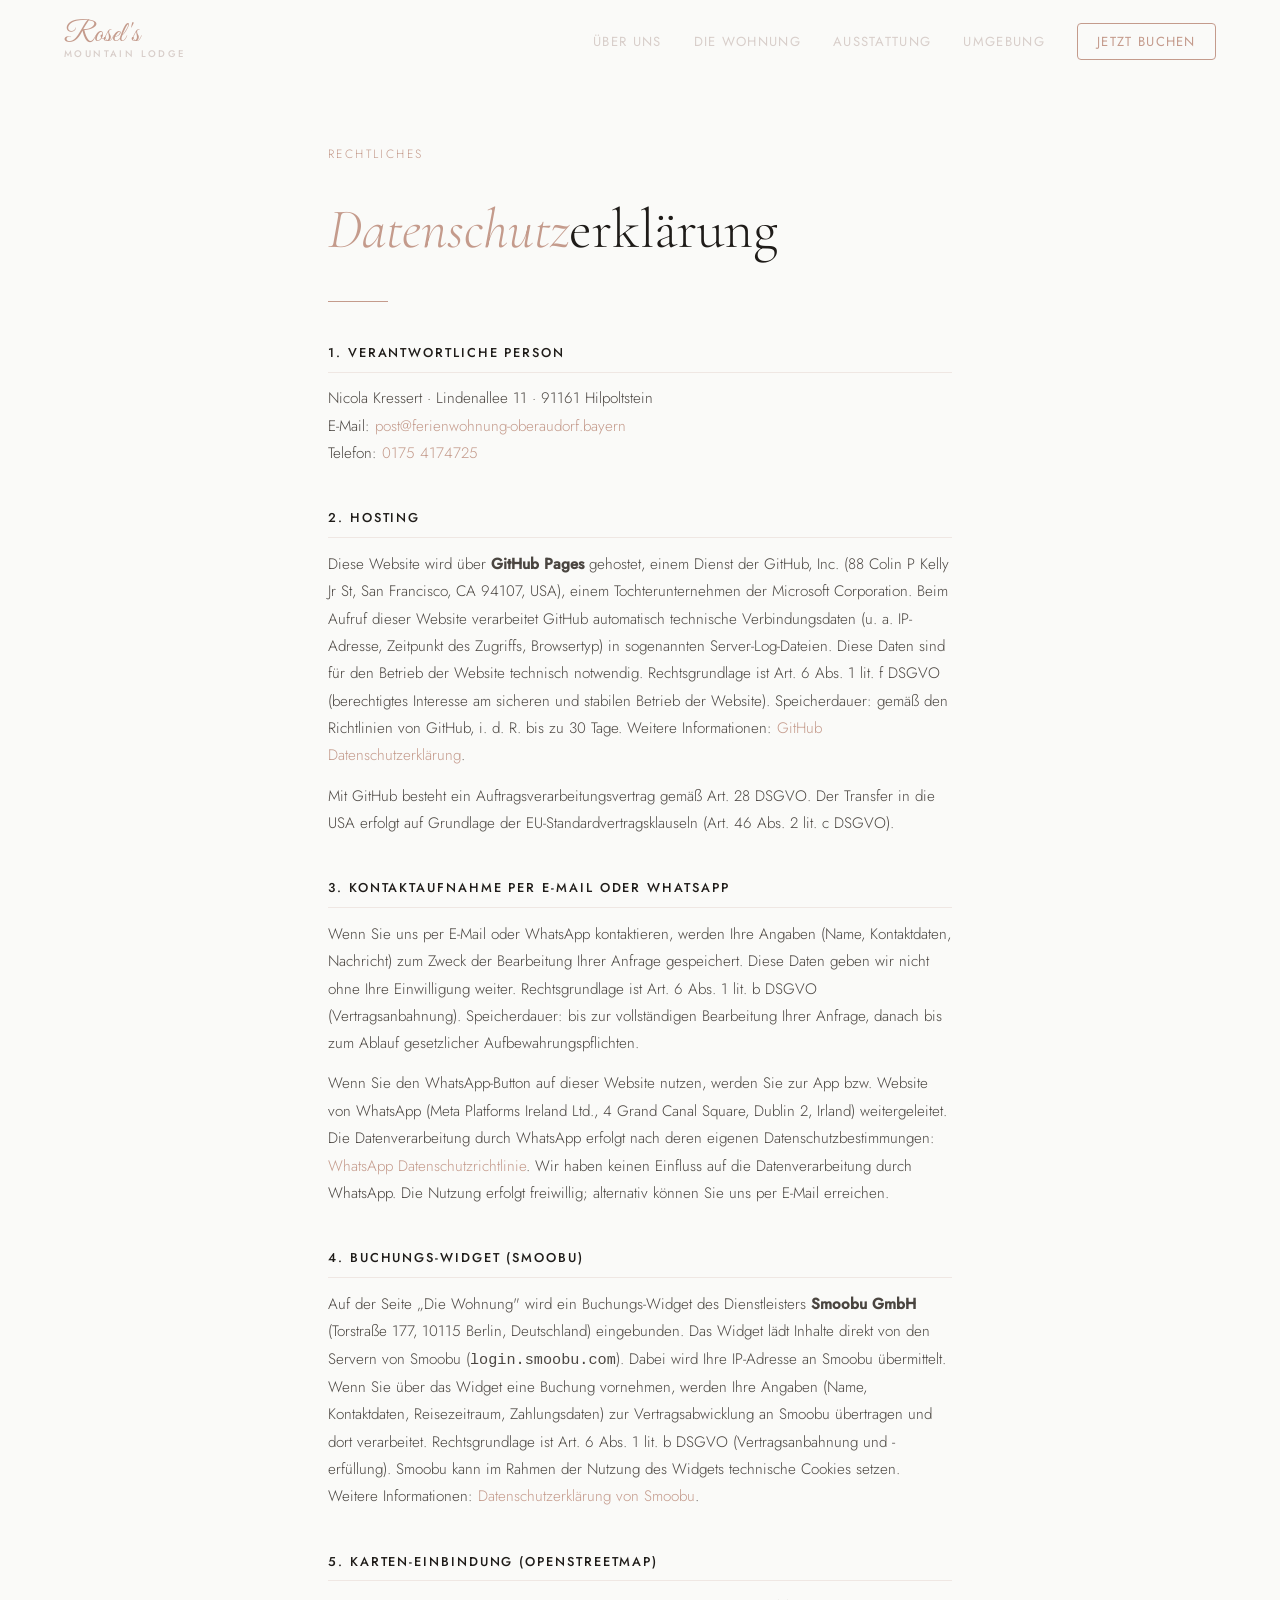
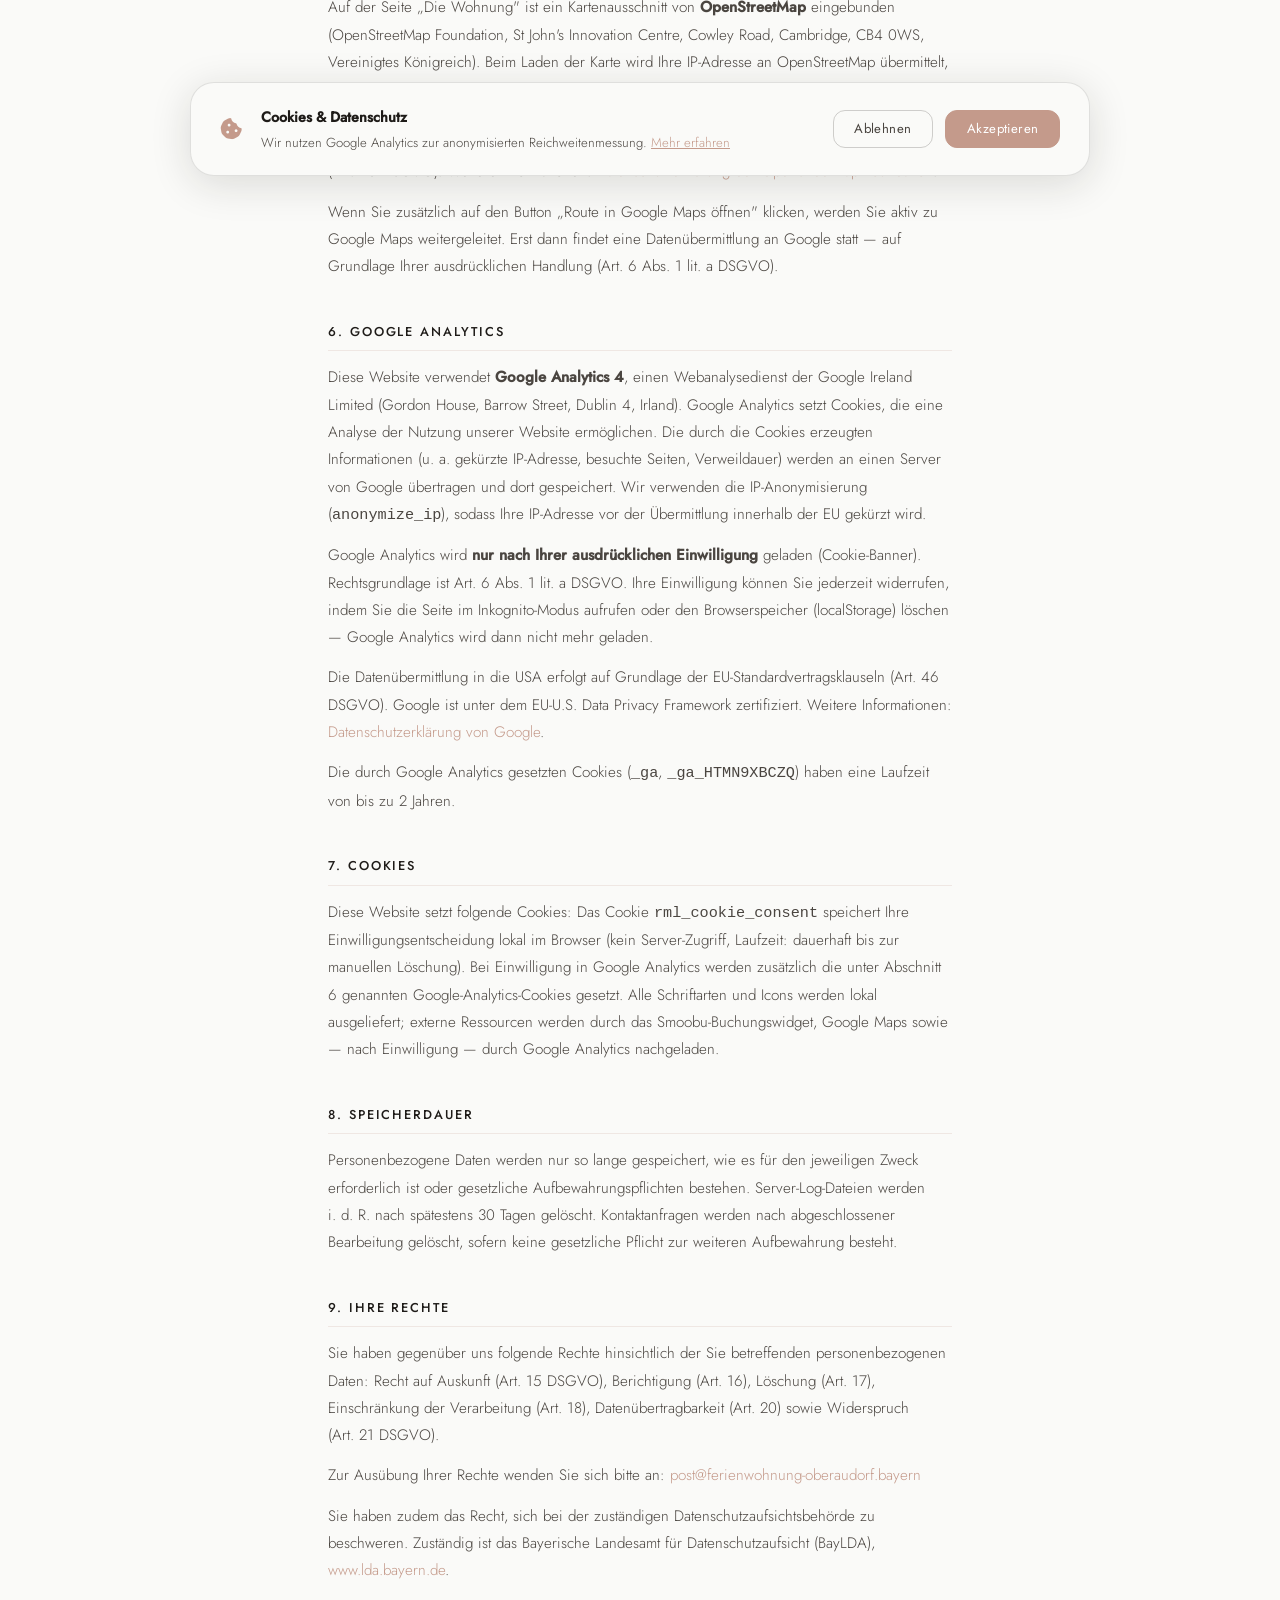
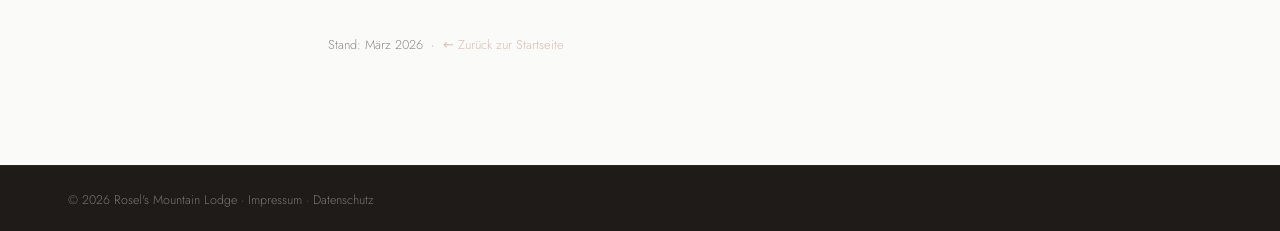
==== commit 59a9814d: "DSGVO: Google Maps durch OpenStreetMap ersetzt + GSAP/Lenis lokal gehostet - ferienwohnung.html: Goo" ====
--- a/datenschutz.html
+++ b/datenschutz.html
@@ -110,16 +110,23 @@
         <a href="https://www.smoobu.com/de/datenschutz/" target="_blank" rel="noopener">Datenschutzerklärung von Smoobu</a>.
       </p>
 
-      <h2>5. Google Maps</h2>
-      <p>
-        Auf der Seite „Die Wohnung" ist ein Kartenausschnitt von <strong>Google Maps</strong>
-        eingebunden (Google Ireland Limited, Gordon House, Barrow Street, Dublin 4, Irland).
-        Beim Laden der Karte wird Ihre IP-Adresse an Google übermittelt. Dies erfolgt unabhängig
-        davon, ob Sie ein Google-Konto besitzen oder eingeloggt sind. Rechtsgrundlage ist
+      <h2>5. Karten-Einbindung (OpenStreetMap)</h2>
+      <p>
+        Auf der Seite „Die Wohnung" ist ein Kartenausschnitt von <strong>OpenStreetMap</strong>
+        eingebunden (OpenStreetMap Foundation, St John's Innovation Centre, Cowley Road,
+        Cambridge, CB4 0WS, Vereinigtes Königreich). Beim Laden der Karte wird Ihre
+        IP-Adresse an OpenStreetMap übermittelt, um die Karte darzustellen. Es werden
+        keine Cookies gesetzt und kein Tracking durchgeführt. Rechtsgrundlage ist
         Art.&nbsp;6 Abs.&nbsp;1 lit.&nbsp;f DSGVO (berechtigtes Interesse an der Darstellung
-        unserer Lage). Die Datenübermittlung in die USA erfolgt auf Grundlage der
-        EU-Standardvertragsklauseln (Art.&nbsp;46 DSGVO). Weitere Informationen:
-        <a href="https://policies.google.com/privacy" target="_blank" rel="noopener">Datenschutzerklärung von Google</a>.
+        unserer Lage). Für das Vereinigte Königreich besteht ein Angemessenheitsbeschluss
+        der EU-Kommission (Art.&nbsp;45 DSGVO). Weitere Informationen:
+        <a href="https://wiki.osmfoundation.org/wiki/Privacy_Policy" target="_blank" rel="noopener">Datenschutzerklärung der OpenStreetMap Foundation</a>.
+      </p>
+      <p>
+        Wenn Sie zusätzlich auf den Button „Route in Google Maps öffnen" klicken, werden
+        Sie aktiv zu Google Maps weitergeleitet. Erst dann findet eine Datenübermittlung
+        an Google statt — auf Grundlage Ihrer ausdrücklichen Handlung
+        (Art.&nbsp;6 Abs.&nbsp;1 lit.&nbsp;a DSGVO).
       </p>
 
       <h2>6. Google Analytics</h2>
--- a/assets/css/style.css
+++ b/assets/css/style.css
@@ -462,7 +462,7 @@
 /* Hero Card */
 .hero__card {
   position: absolute;
-  top: 50%;
+  top: 42%;
   left: 50%;
   transform: translate(-50%, -50%);
   z-index: 3;
@@ -529,6 +529,8 @@
   transform: scaleX(0);
 }
 
+.hero__card-tagline--short { display: none; }
+
 .hero__card-tagline {
   font-family: var(--font-serif);
   font-size: clamp(0.9rem, 1.2vw, 1.05rem);
@@ -545,7 +547,7 @@
   gap: 12px;
   justify-content: center;
   flex-wrap: nowrap;
-  margin-top: 1.8rem;
+  margin-top: 1.4rem;
 }
 
 .hero__card-btn {
@@ -1953,6 +1955,9 @@
 
 @media (max-width: 480px) {
   .hero__actions { flex-direction: column; align-items: center; }
+  .hero__card-actions { flex-wrap: wrap; }
+  .hero__card-tagline--long { display: none; }
+  .hero__card-tagline--short { display: block; opacity: 1; }
   .gallery__grid { grid-template-columns: 1fr; }
   .testimonials__nav { display: none; }
   .booking__form-wrap { padding: 1.5rem; }
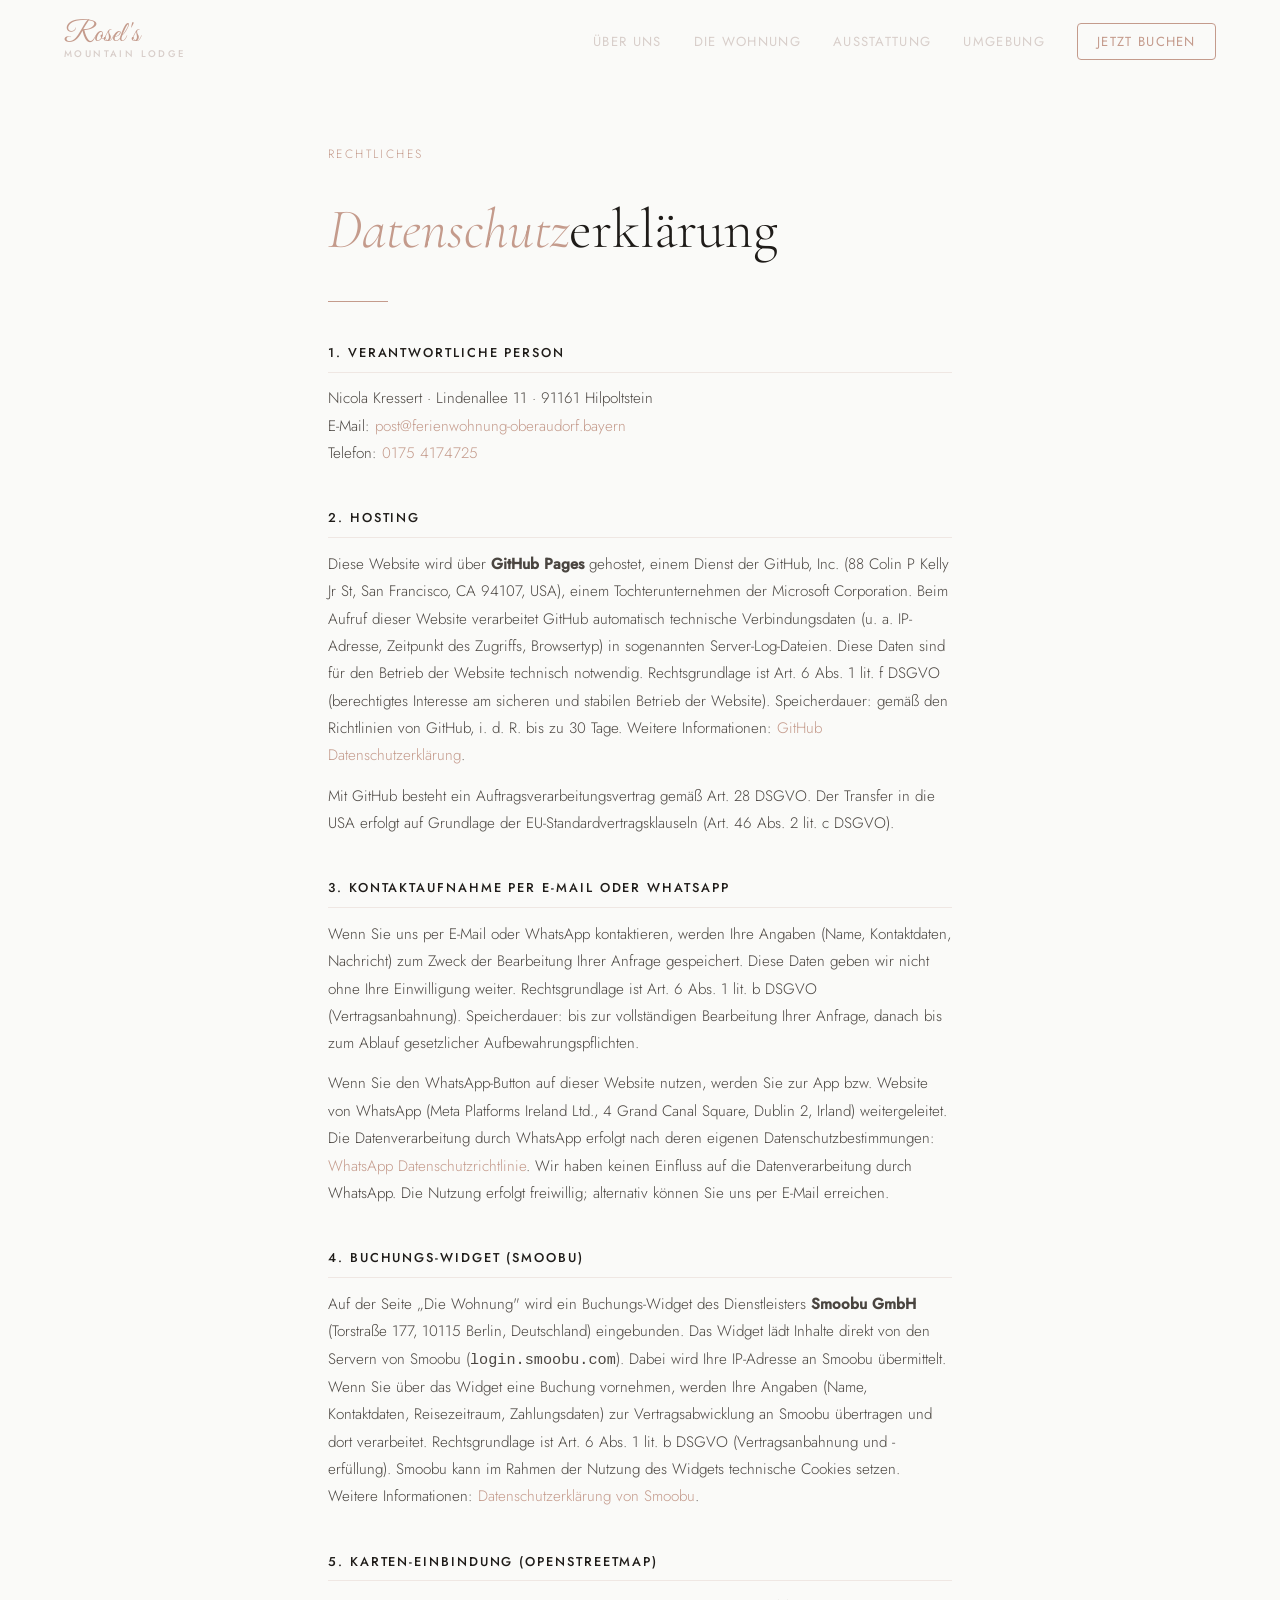
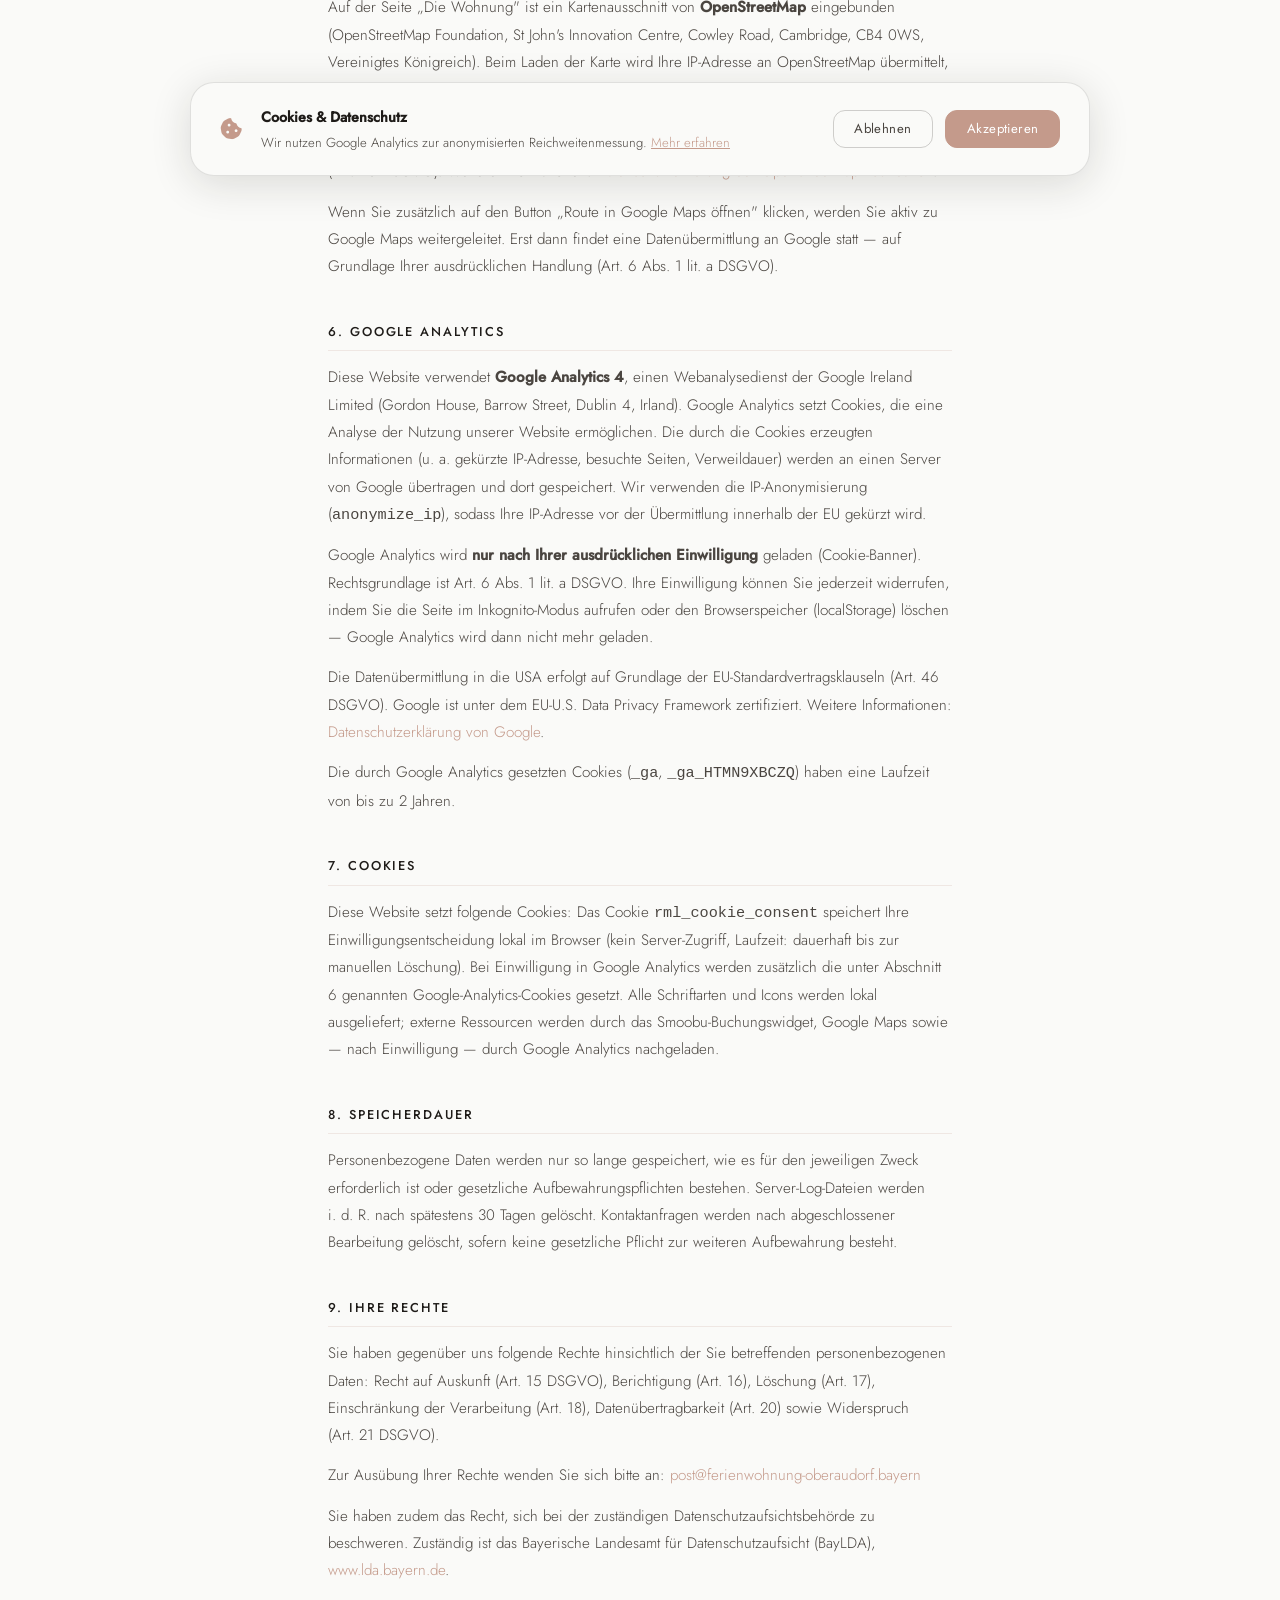
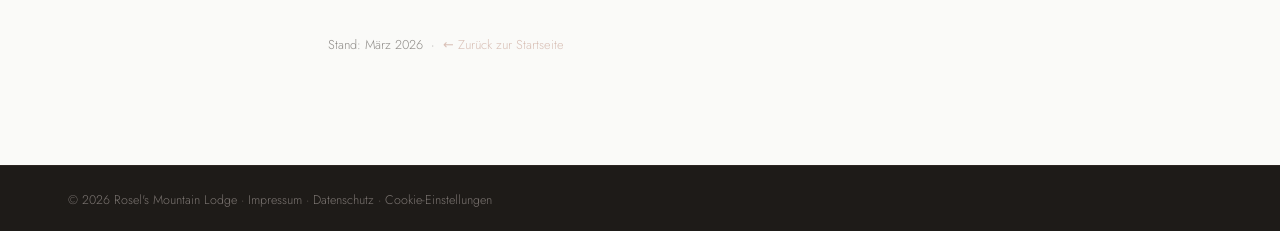
==== commit b555aabb: "DSGVO: Cookie-Einstellungen-Link im Footer + Impressum auf DDG aktualisiert - Footer aller Seiten: L" ====
--- a/datenschutz.html
+++ b/datenschutz.html
@@ -203,7 +203,7 @@
   <footer class="footer">
     <div class="footer__bottom">
       <div class="container">
-        <p>© 2026 Rosel's Mountain Lodge · <a href="impressum.html">Impressum</a> · <a href="datenschutz.html">Datenschutz</a></p>
+        <p>© 2026 Rosel's Mountain Lodge · <a href="impressum.html">Impressum</a> · <a href="datenschutz.html">Datenschutz</a> · <a href="#" id="cookieSettingsLink">Cookie-Einstellungen</a></p>
       </div>
     </div>
   </footer>
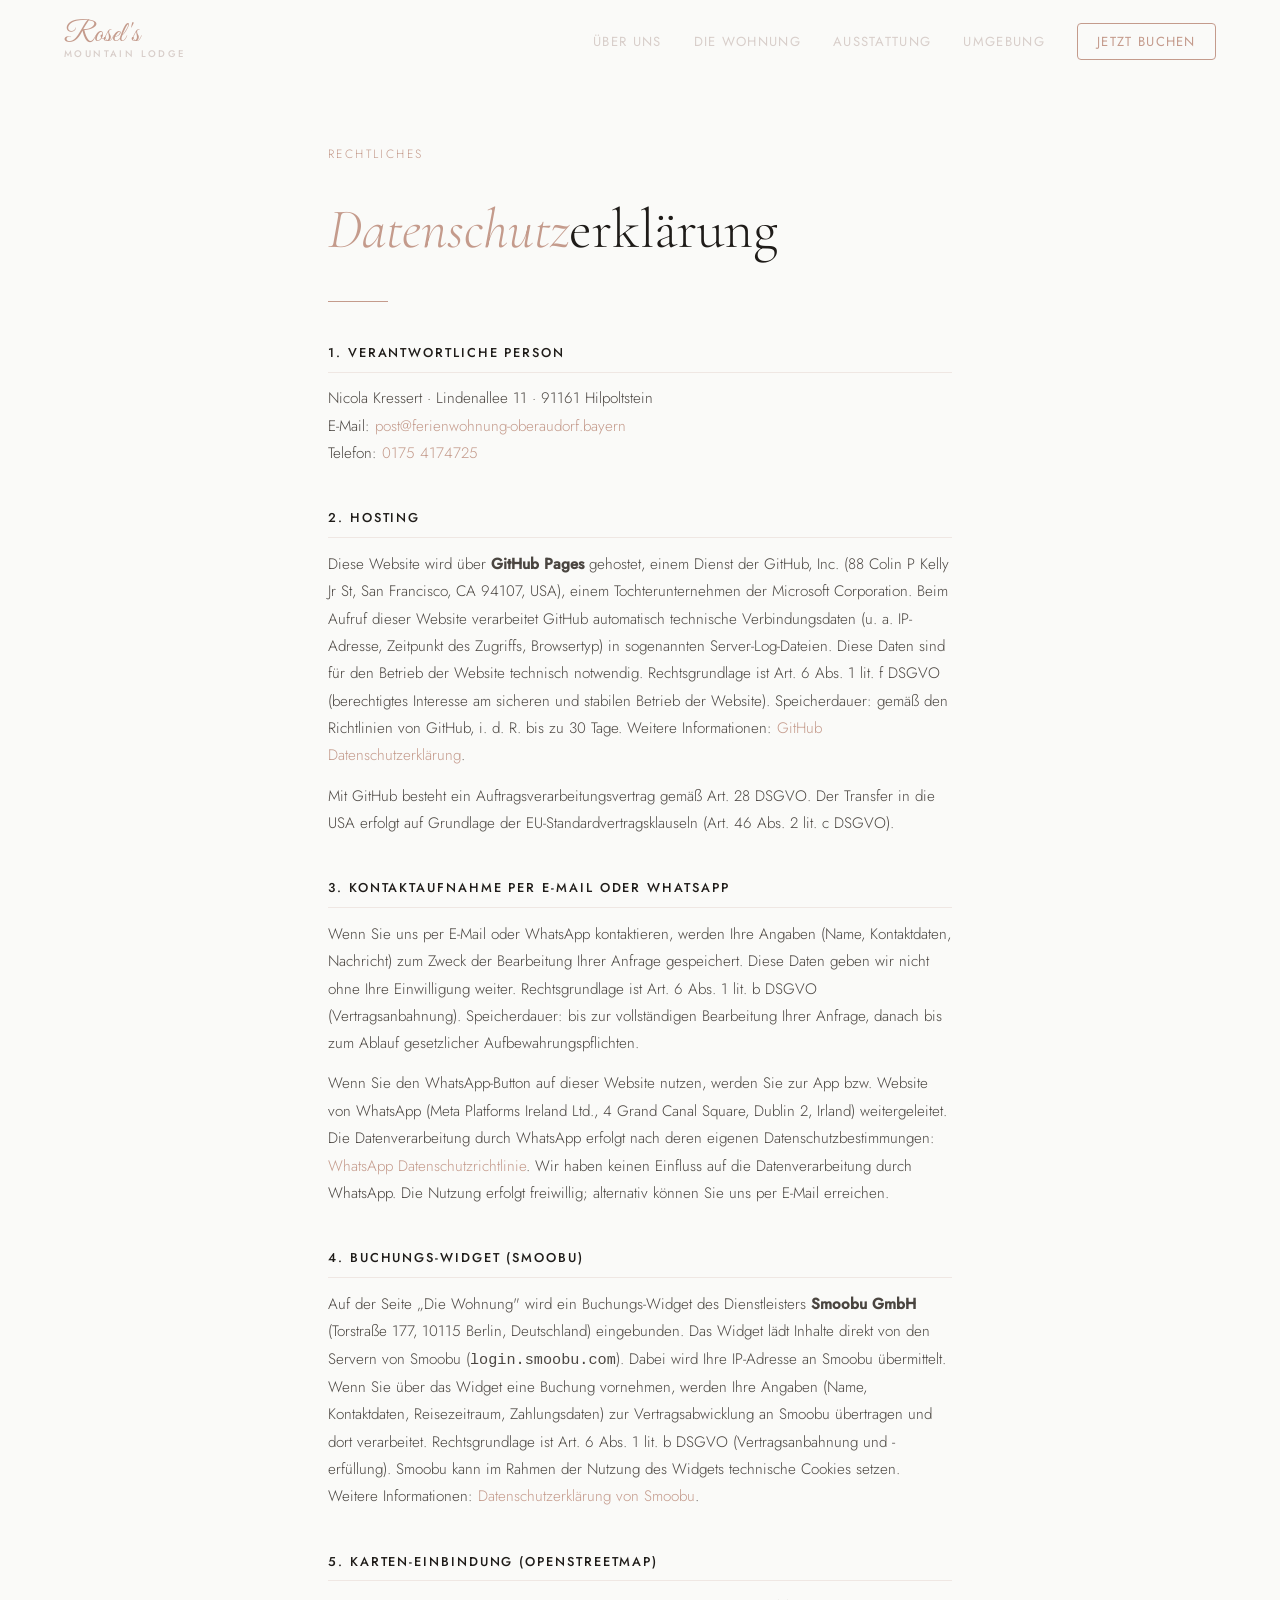
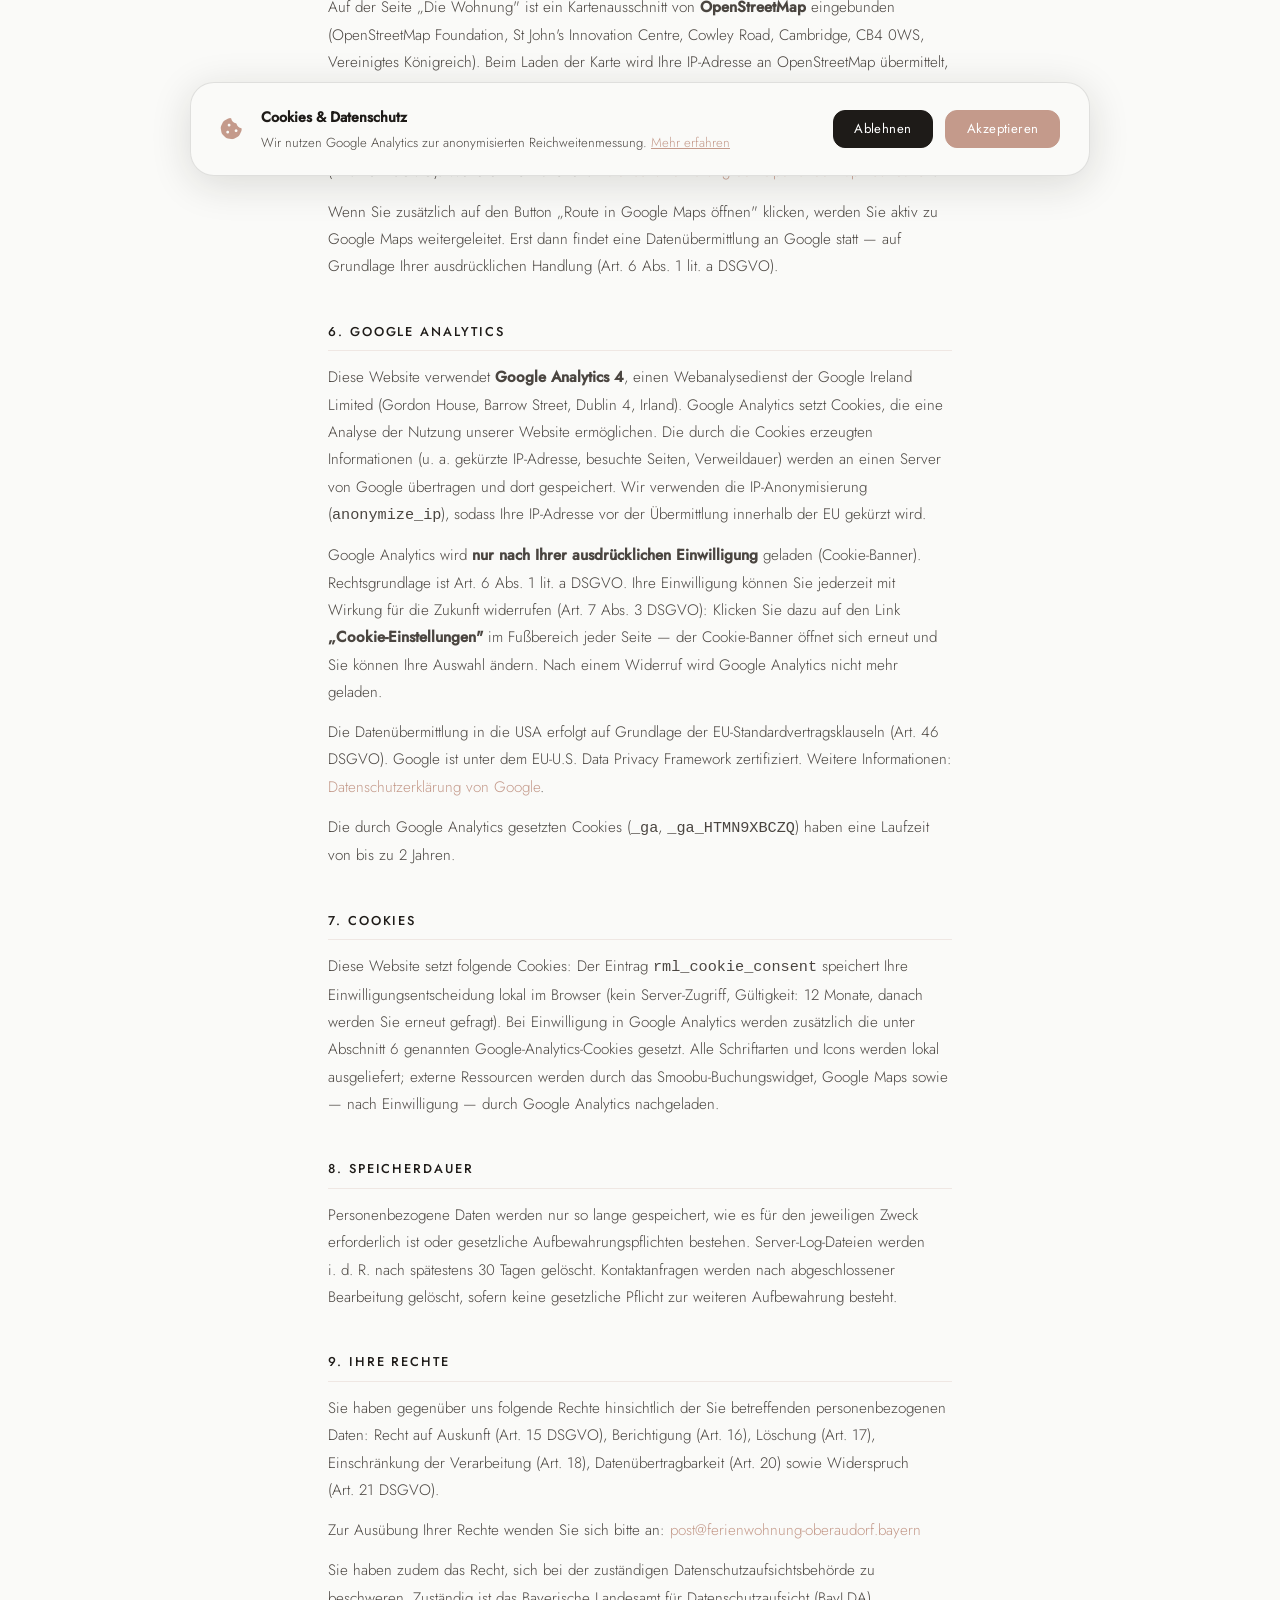
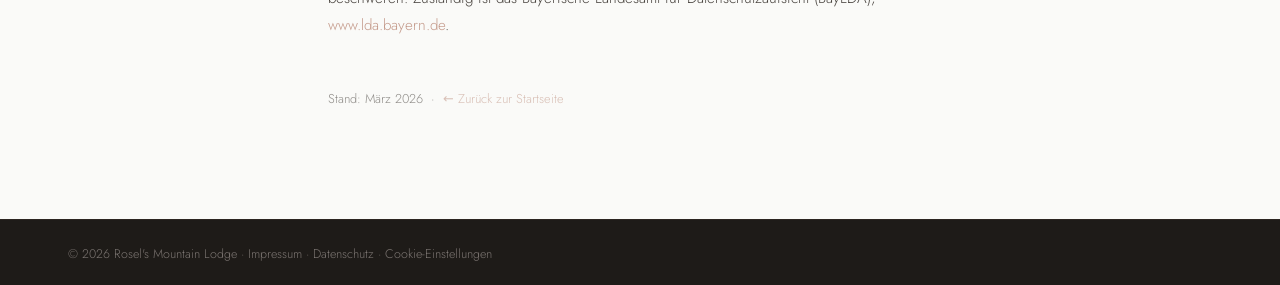
==== commit fb97bfaa: "Rosel's Mountain Lodge — Website (bereinigte Historie ohne Original-Fotos) Co-Authored-By: Claude Fa" ====
--- a/datenschutz.html
+++ b/datenschutz.html
@@ -142,9 +142,11 @@
       <p>
         Google Analytics wird <strong>nur nach Ihrer ausdrücklichen Einwilligung</strong> geladen
         (Cookie-Banner). Rechtsgrundlage ist Art.&nbsp;6 Abs.&nbsp;1 lit.&nbsp;a DSGVO.
-        Ihre Einwilligung können Sie jederzeit widerrufen, indem Sie die Seite im Inkognito-Modus
-        aufrufen oder den Browserspeicher (localStorage) löschen — Google Analytics wird dann
-        nicht mehr geladen.
+        Ihre Einwilligung können Sie jederzeit mit Wirkung für die Zukunft widerrufen
+        (Art.&nbsp;7 Abs.&nbsp;3 DSGVO): Klicken Sie dazu auf den Link
+        <strong>„Cookie-Einstellungen"</strong> im Fußbereich jeder Seite — der Cookie-Banner
+        öffnet sich erneut und Sie können Ihre Auswahl ändern. Nach einem Widerruf wird
+        Google Analytics nicht mehr geladen.
       </p>
       <p>
         Die Datenübermittlung in die USA erfolgt auf Grundlage der
@@ -159,9 +161,9 @@
 
       <h2>7. Cookies</h2>
       <p>
-        Diese Website setzt folgende Cookies: Das Cookie <code>rml_cookie_consent</code> speichert
-        Ihre Einwilligungsentscheidung lokal im Browser (kein Server-Zugriff, Laufzeit: dauerhaft
-        bis zur manuellen Löschung). Bei Einwilligung in Google Analytics werden zusätzlich die
+        Diese Website setzt folgende Cookies: Der Eintrag <code>rml_cookie_consent</code> speichert
+        Ihre Einwilligungsentscheidung lokal im Browser (kein Server-Zugriff, Gültigkeit:
+        12&nbsp;Monate, danach werden Sie erneut gefragt). Bei Einwilligung in Google Analytics werden zusätzlich die
         unter Abschnitt 6 genannten Google-Analytics-Cookies gesetzt. Alle Schriftarten und Icons
         werden lokal ausgeliefert; externe Ressourcen werden durch das Smoobu-Buchungswidget,
         Google Maps sowie — nach Einwilligung — durch Google Analytics nachgeladen.
@@ -223,6 +225,6 @@
     </div>
   </div>
 
-  <script src="assets/js/main.js"></script>
+  <script defer src="assets/js/main.js"></script>
 </body>
 </html>
--- a/assets/css/style.css
+++ b/assets/css/style.css
@@ -433,7 +433,7 @@
 .hero__parallax-bg {
   position: absolute;
   inset: 0;
-  background-image: url('../../Wohnung%20Bilder/IMG_9790.JPG');
+  background-image: url('../img/img_9790.webp');
   background-size: cover;
   background-position: center 30%;
   z-index: 0;
@@ -1127,31 +1127,31 @@
   object-position: center 80%;
 }
 .apt-illustration.bedroom {
-  background-image: url('../../Wohnung Bilder/IMG_9787.JPG');
+  background-image: url('../img/img_9787.webp');
 }
 .apt-illustration.living {
-  background-image: url('../../Wohnung Bilder/IMG_9826.JPG');
+  background-image: url('../img/img_9826.webp');
   background-position: center;
 }
 .apt-illustration.kitchen {
-  background-image: url('../../Wohnung Bilder/IMG_9791.JPG');
+  background-image: url('../img/img_9791.webp');
 }
 .apt-illustration.pool {
-  background-image: url('../../Wohnung Bilder/pool.jpg');
+  background-image: url('../img/pool.webp');
   background-size: cover;
   background-position: center 65%;
 }
 .apt-illustration.sauna {
-  background-image: url('../../Wohnung Bilder/sauna.jpg');
+  background-image: url('../img/sauna.webp');
   background-size: cover;
   background-position: center;
 }
 .apt-illustration.balcony {
-  background-image: url('../../Wohnung Bilder/balkon-aussicht.jpg');
+  background-image: url('../img/balkon-aussicht.webp');
   background-position: center 40%;
 }
 .apt-illustration.bath {
-  background-image: url('../../Wohnung Bilder/IMG_9788.JPG');
+  background-image: url('../img/img_9788.webp');
 }
 
 .apartment__card h3 {
@@ -1381,28 +1381,28 @@
 
 /* Gallery image backgrounds — now on .gallery__img */
 .gal-1 {
-  background-image: url('../../Wohnung Bilder/IMG_9786.JPG');
+  background-image: url('../img/img_9786.webp');
   background-position: center 40%;
 }
 .gal-2 {
-  background-image: url('../../Wohnung Bilder/smart-tv-magenta.png');
+  background-image: url('../img/smart-tv-magenta.webp');
 }
 .gal-3 {
-  background-image: url('../../Wohnung Bilder/IMG_9788.JPG');
+  background-image: url('../img/img_9788.webp');
   background-position: center top;
 }
 .gal-4 {
-  background-image: url('../../Wohnung Bilder/IMG_9800.JPG');
+  background-image: url('../img/img_9800.webp');
   background-size: cover;
   background-position: center;
 }
 .gal-5 {
-  background-image: url('../../Wohnung Bilder/IMG_9791.JPG');
+  background-image: url('../img/img_9791.webp');
   background-size: cover;
   background-position: center;
 }
 .gal-6 {
-  background-image: url('../../Wohnung Bilder/gebaeude-hinten.jpg');
+  background-image: url('../img/gebaeude-hinten.webp');
   background-size: cover;
   background-position: center 40%;
 }
@@ -2031,13 +2031,14 @@
   letter-spacing: 0.03em;
 }
 .cookie-banner__btn--deny {
-  background: transparent;
-  border-color: rgba(30,27,24,0.2);
-  color: var(--ink-mid);
+  background: var(--ink);
+  border-color: var(--ink);
+  color: #fff;
 }
 .cookie-banner__btn--deny:hover {
-  border-color: rgba(30,27,24,0.4);
-  color: var(--ink);
+  background: var(--rose);
+  border-color: var(--rose);
+  color: #fff;
 }
 .cookie-banner__btn--accept {
   background: var(--rose);
@@ -2047,6 +2048,7 @@
 .cookie-banner__btn--accept:hover {
   background: var(--ink);
   border-color: var(--ink);
+  color: #fff;
 }
 @media (max-width: 600px) {
   .cookie-banner__inner { padding: 1.2rem; }
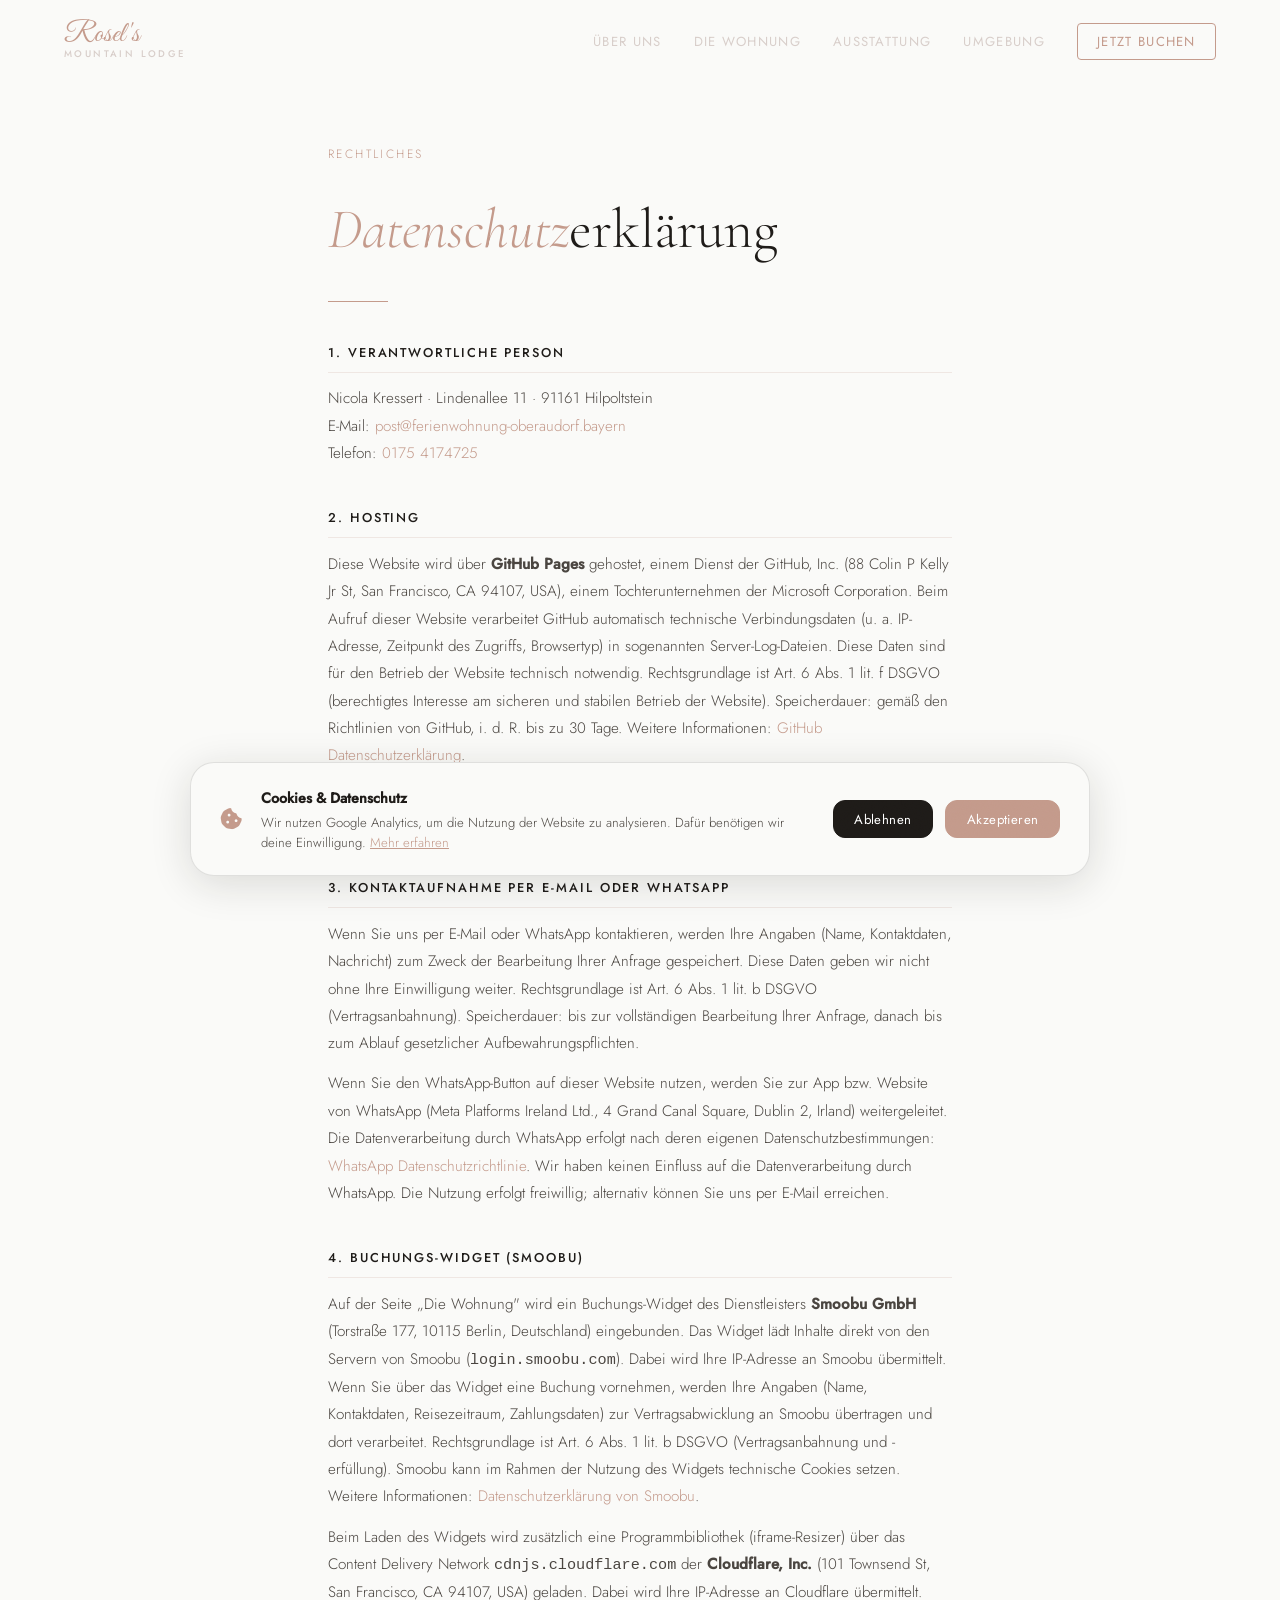
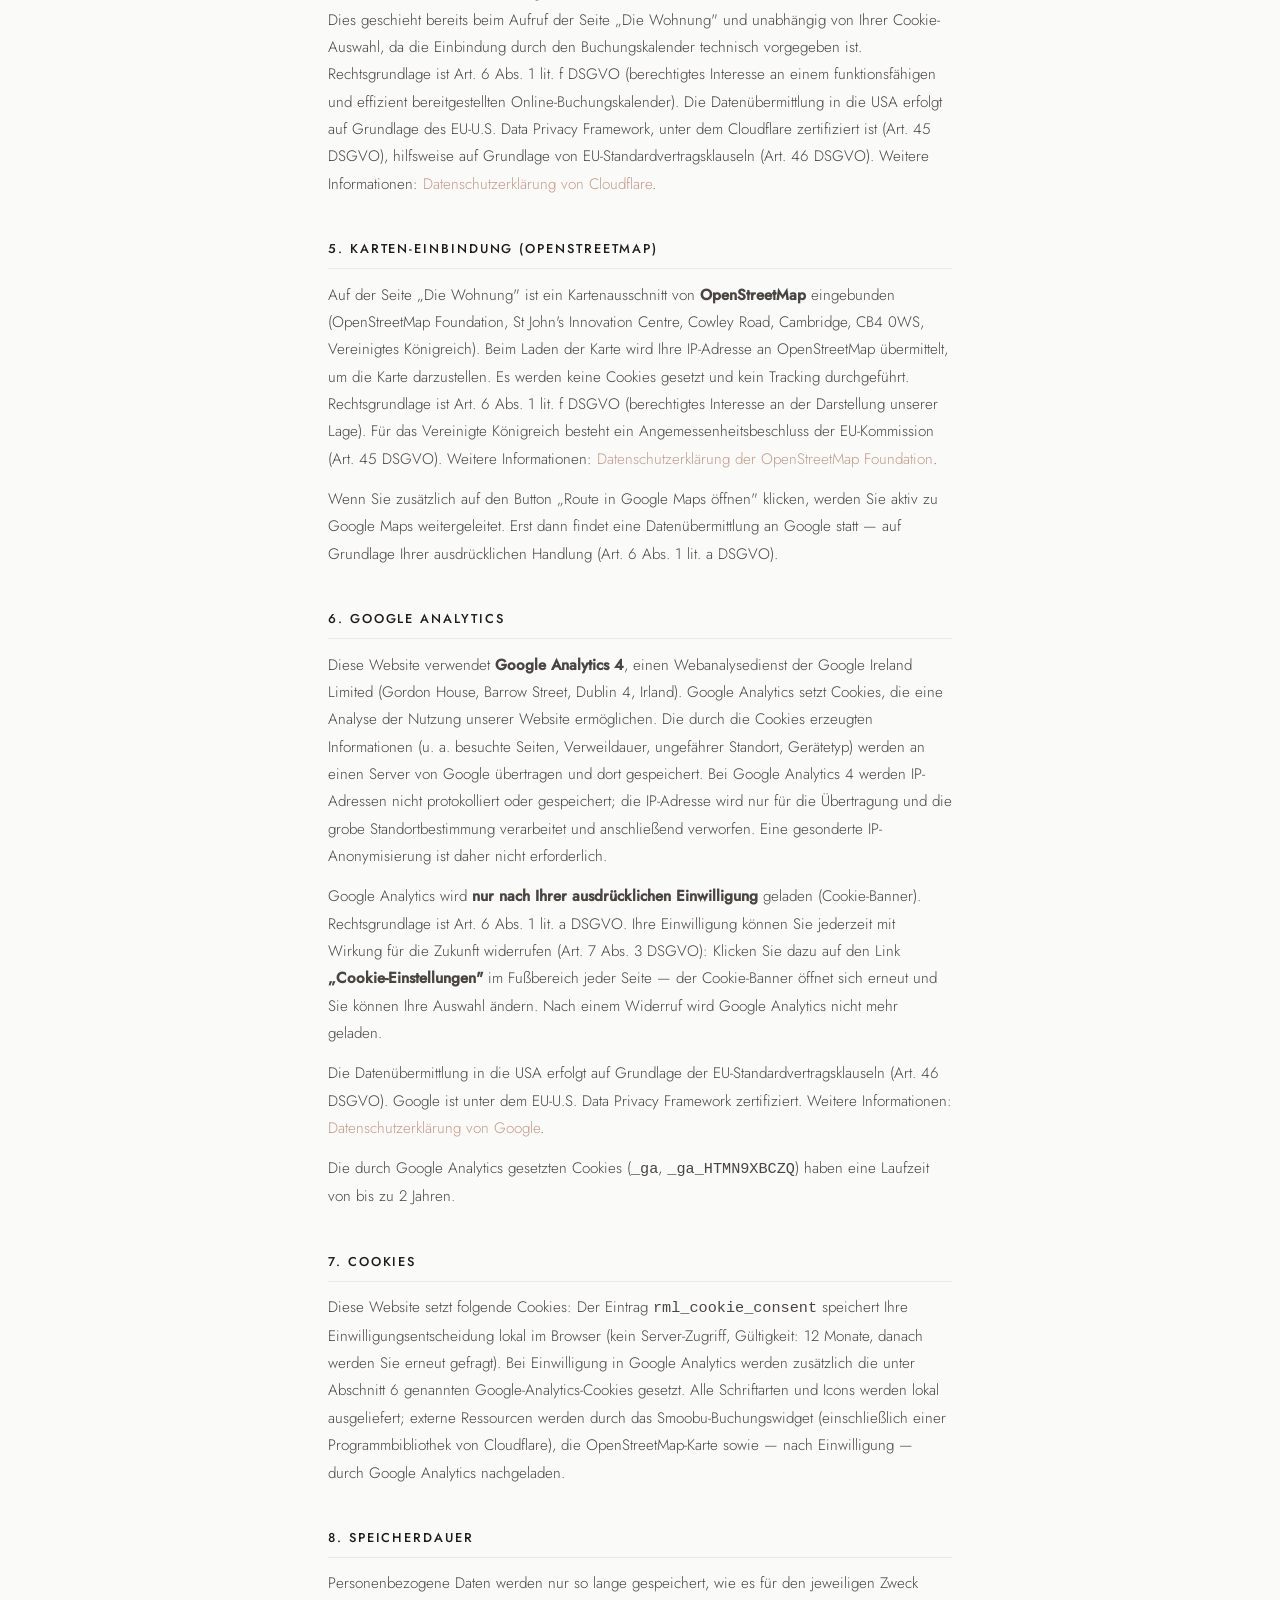
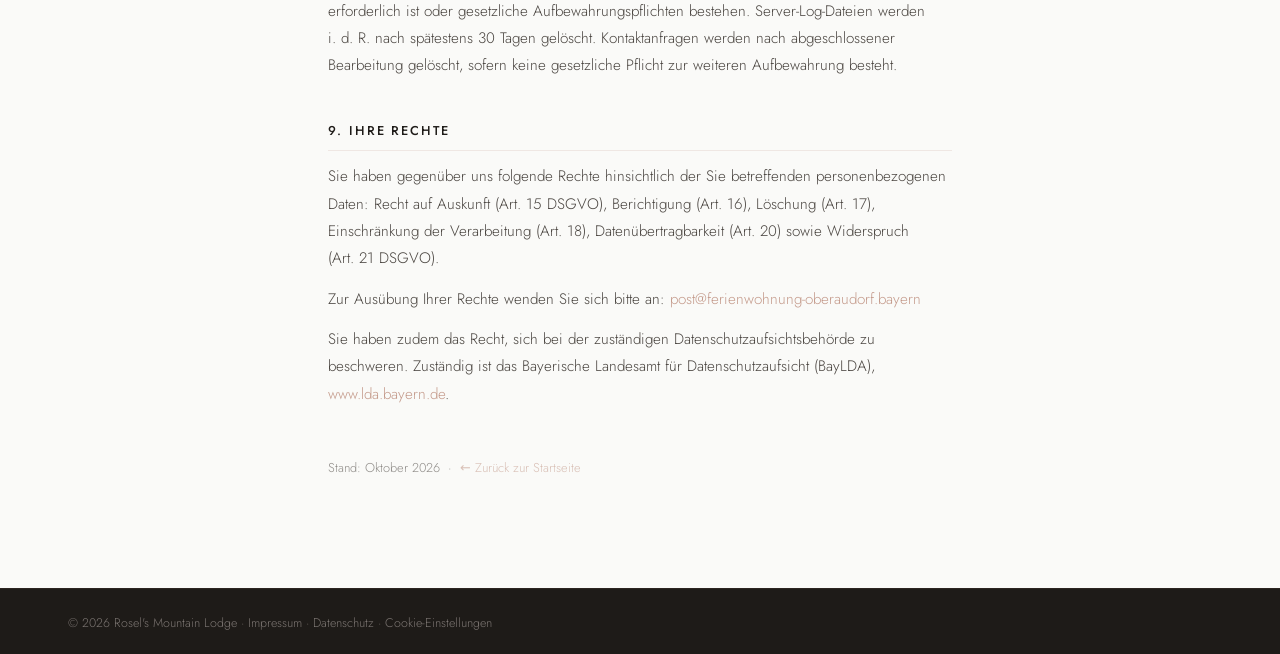
==== commit dcf73e08: "Rechts- und Preisupdate: Sterne-Claims, Direktpreise, Datenschutz, Gaestestimmen - Keine 5-Sterne-An" ====
--- a/datenschutz.html
+++ b/datenschutz.html
@@ -109,6 +109,20 @@
         Weitere Informationen:
         <a href="https://www.smoobu.com/de/datenschutz/" target="_blank" rel="noopener">Datenschutzerklärung von Smoobu</a>.
       </p>
+      <p>
+        Beim Laden des Widgets wird zusätzlich eine Programmbibliothek (iframe-Resizer) über das
+        Content Delivery Network <code>cdnjs.cloudflare.com</code> der
+        <strong>Cloudflare, Inc.</strong> (101 Townsend St, San Francisco, CA 94107, USA)
+        geladen. Dabei wird Ihre IP-Adresse an Cloudflare übermittelt. Dies geschieht bereits
+        beim Aufruf der Seite „Die Wohnung" und unabhängig von Ihrer Cookie-Auswahl, da die
+        Einbindung durch den Buchungskalender technisch vorgegeben ist. Rechtsgrundlage ist
+        Art.&nbsp;6 Abs.&nbsp;1 lit.&nbsp;f DSGVO (berechtigtes Interesse an einem funktionsfähigen
+        und effizient bereitgestellten Online-Buchungskalender). Die Datenübermittlung in die USA
+        erfolgt auf Grundlage des EU-U.S. Data Privacy Framework, unter dem Cloudflare
+        zertifiziert ist (Art.&nbsp;45 DSGVO), hilfsweise auf Grundlage von
+        EU-Standardvertragsklauseln (Art.&nbsp;46 DSGVO). Weitere Informationen:
+        <a href="https://www.cloudflare.com/privacypolicy/" target="_blank" rel="noopener">Datenschutzerklärung von Cloudflare</a>.
+      </p>
 
       <h2>5. Karten-Einbindung (OpenStreetMap)</h2>
       <p>
@@ -134,10 +148,12 @@
         Diese Website verwendet <strong>Google Analytics 4</strong>, einen Webanalysedienst der
         Google Ireland Limited (Gordon House, Barrow Street, Dublin 4, Irland). Google Analytics
         setzt Cookies, die eine Analyse der Nutzung unserer Website ermöglichen. Die durch die
-        Cookies erzeugten Informationen (u.&nbsp;a. gekürzte IP-Adresse, besuchte Seiten,
-        Verweildauer) werden an einen Server von Google übertragen und dort gespeichert.
-        Wir verwenden die IP-Anonymisierung (<code>anonymize_ip</code>), sodass Ihre IP-Adresse
-        vor der Übermittlung innerhalb der EU gekürzt wird.
+        Cookies erzeugten Informationen (u.&nbsp;a. besuchte Seiten, Verweildauer, ungefährer
+        Standort, Gerätetyp) werden an einen Server von Google übertragen und dort gespeichert.
+        Bei Google Analytics 4 werden IP-Adressen nicht protokolliert oder gespeichert; die
+        IP-Adresse wird nur für die Übertragung und die grobe Standortbestimmung verarbeitet
+        und anschließend verworfen. Eine gesonderte IP-Anonymisierung ist daher nicht
+        erforderlich.
       </p>
       <p>
         Google Analytics wird <strong>nur nach Ihrer ausdrücklichen Einwilligung</strong> geladen
@@ -165,8 +181,9 @@
         Ihre Einwilligungsentscheidung lokal im Browser (kein Server-Zugriff, Gültigkeit:
         12&nbsp;Monate, danach werden Sie erneut gefragt). Bei Einwilligung in Google Analytics werden zusätzlich die
         unter Abschnitt 6 genannten Google-Analytics-Cookies gesetzt. Alle Schriftarten und Icons
-        werden lokal ausgeliefert; externe Ressourcen werden durch das Smoobu-Buchungswidget,
-        Google Maps sowie — nach Einwilligung — durch Google Analytics nachgeladen.
+        werden lokal ausgeliefert; externe Ressourcen werden durch das Smoobu-Buchungswidget
+        (einschließlich einer Programmbibliothek von Cloudflare), die OpenStreetMap-Karte sowie
+        — nach Einwilligung — durch Google Analytics nachgeladen.
       </p>
 
       <h2>8. Speicherdauer</h2>
@@ -196,7 +213,7 @@
       </p>
 
       <p style="margin-top:3rem; font-size:0.8rem; color:var(--ink-mid); opacity:0.6;">
-        Stand: März 2026 &nbsp;·&nbsp;
+        Stand: Oktober 2026 &nbsp;·&nbsp;
         <a href="index.html" style="color:var(--rose)">← Zurück zur Startseite</a>
       </p>
     </div>
@@ -216,7 +233,7 @@
       <div class="cookie-banner__icon"><i class="fa-solid fa-cookie-bite"></i></div>
       <div class="cookie-banner__text">
         <strong>Cookies &amp; Datenschutz</strong>
-        <p>Wir nutzen Google Analytics zur anonymisierten Reichweitenmessung. <a href="datenschutz.html">Mehr erfahren</a></p>
+        <p>Wir nutzen Google Analytics, um die Nutzung der Website zu analysieren. Dafür benötigen wir deine Einwilligung. <a href="datenschutz.html">Mehr erfahren</a></p>
       </div>
       <div class="cookie-banner__actions">
         <button class="cookie-banner__btn cookie-banner__btn--deny" id="cookieDeny">Ablehnen</button>
--- a/assets/css/style.css
+++ b/assets/css/style.css
@@ -1127,7 +1127,7 @@
   object-position: center 80%;
 }
 .apt-illustration.bedroom {
-  background-image: url('../img/img_9787.webp');
+  background-image: url('../img/wohnraum-boxspringbett.webp');
 }
 .apt-illustration.living {
   background-image: url('../img/img_9826.webp');
@@ -1381,7 +1381,7 @@
 
 /* Gallery image backgrounds — now on .gallery__img */
 .gal-1 {
-  background-image: url('../img/img_9786.webp');
+  background-image: url('../img/schlafzimmer-boxspringbett.webp');
   background-position: center 40%;
 }
 .gal-2 {
@@ -1936,6 +1936,7 @@
   }
   .gallery__item--tall,
   .gallery__item--wide { grid-column: span 1; grid-row: span 1; }
+  .gallery__item--wide-tablet { grid-column: span 2; }
   .gallery__placeholder { height: 200px; }
 
   .booking__inner { grid-template-columns: 1fr; }
@@ -1959,6 +1960,7 @@
   .hero__card-tagline--long { display: none; }
   .hero__card-tagline--short { display: block; opacity: 1; }
   .gallery__grid { grid-template-columns: 1fr; }
+  .gallery__item--wide-tablet { grid-column: span 1; }
   .testimonials__nav { display: none; }
   .booking__form-wrap { padding: 1.5rem; }
   .amenities__row { grid-template-columns: 1fr; padding: 1.2rem 0; }
